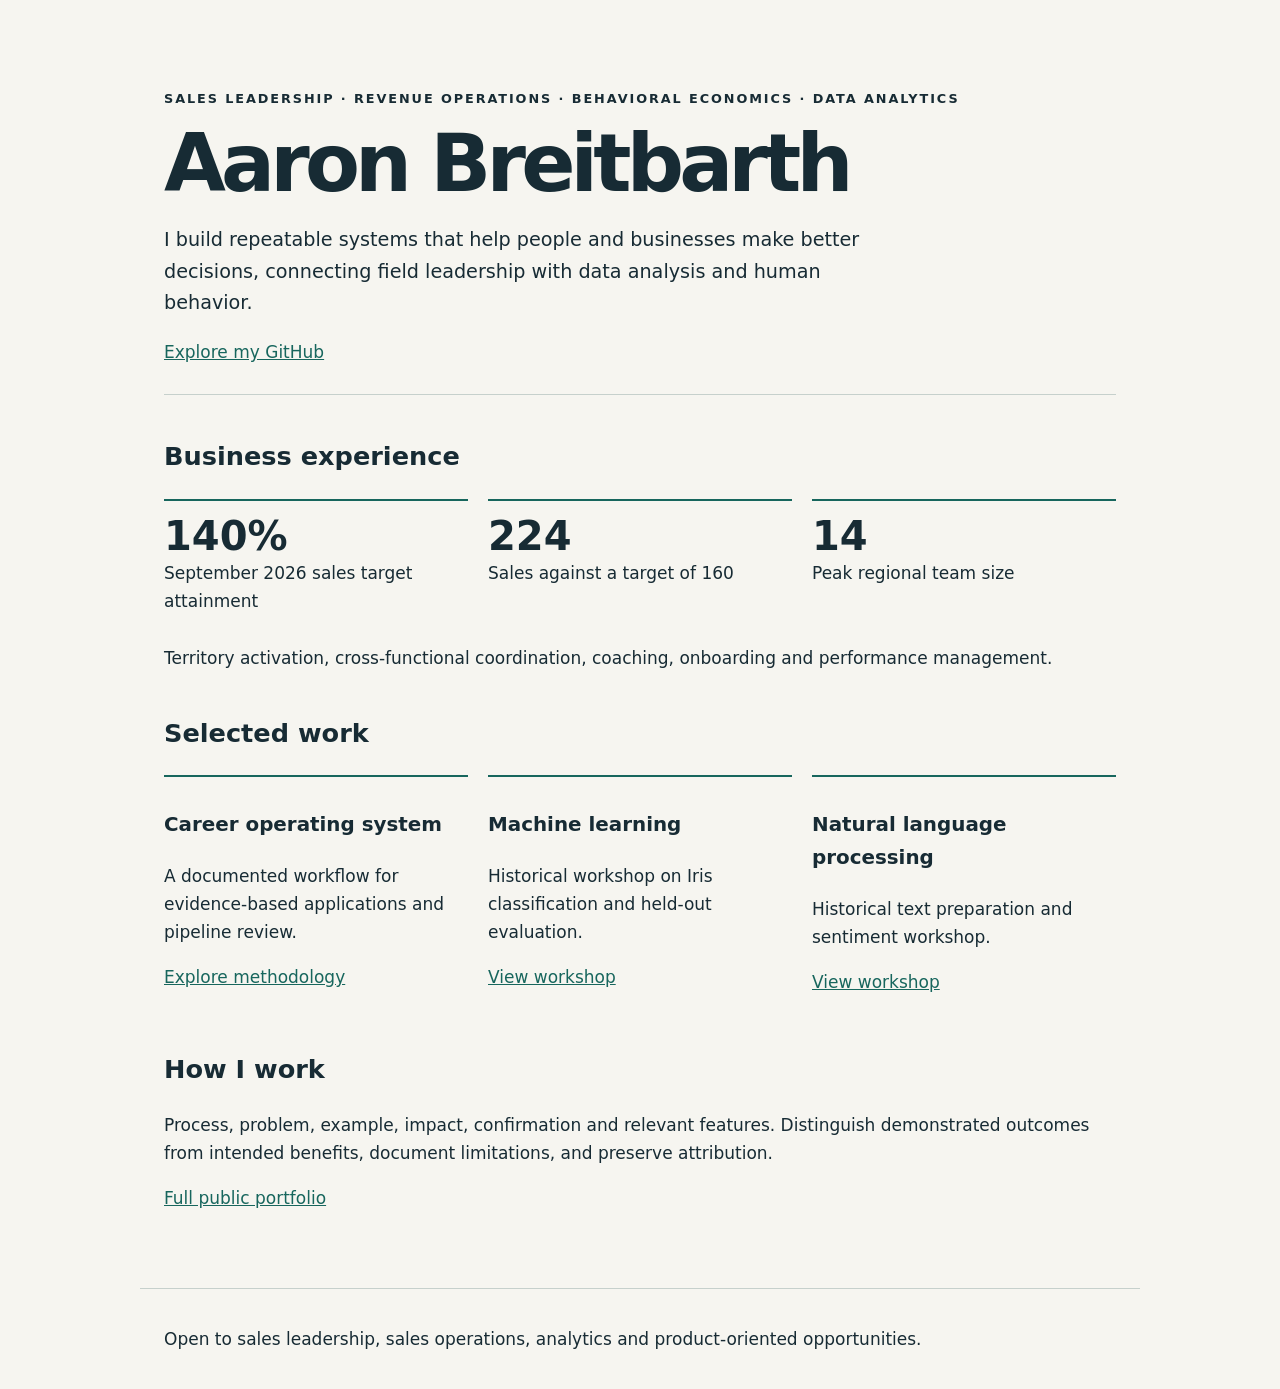
==== docs/index.html @ 83c266cd "Build responsive professional portfolio website" ====
<!doctype html>
<html lang="en"><head><meta charset="utf-8"><meta name="viewport" content="width=device-width,initial-scale=1"><title>Aaron Breitbarth | Sales & Systems</title><style>
:root{color-scheme:light dark;--bg:#f6f5f0;--ink:#172b34;--accent:#17665d;--line:#c6d0cc}*{box-sizing:border-box}body{margin:0;background:var(--bg);color:var(--ink);font:17px/1.65 system-ui,sans-serif}main,footer{max-width:1000px;margin:auto;padding:36px 24px}header{padding:52px 0 28px;border-bottom:1px solid var(--line)}h1{font-size:clamp(2.6rem,7vw,5rem);line-height:1.02;letter-spacing:-.06em;margin:14px 0}h2{font-size:1.6rem}a{color:var(--accent)}.eyebrow{font-size:.8rem;letter-spacing:.15em;text-transform:uppercase;font-weight:700}.lead{max-width:720px;font-size:1.2rem}.grid{display:grid;grid-template-columns:repeat(auto-fit,minmax(220px,1fr));gap:20px}article{border-top:2px solid var(--accent);padding:12px 0}strong.metric{display:block;font-size:2.5rem;line-height:1.15}section{margin:40px 0}footer{border-top:1px solid var(--line)}@media(prefers-color-scheme:dark){:root{--bg:#142229;--ink:#edf1ec;--accent:#8ad9c8;--line:#486269}}
</style></head><body><main><header><div class="eyebrow">Sales leadership · Revenue operations · Behavioral economics · Data analytics</div><h1>Aaron Breitbarth</h1><p class="lead">I build repeatable systems that help people and businesses make better decisions, connecting field leadership with data analysis and human behavior.</p><a href="https://github.com/breitbarth">Explore my GitHub</a></header><section><h2>Business experience</h2><div class="grid"><article><strong class="metric">140%</strong>September 2026 sales target attainment</article><article><strong class="metric">224</strong>Sales against a target of 160</article><article><strong class="metric">14</strong>Peak regional team size</article></div><p>Territory activation, cross-functional coordination, coaching, onboarding and performance management.</p></section><section><h2>Selected work</h2><div class="grid"><article><h3>Career operating system</h3><p>A documented workflow for evidence-based applications and pipeline review.</p><a href="https://github.com/breitbarth/breitbarth/tree/main/career">Explore methodology</a></article><article><h3>Machine learning</h3><p>Historical workshop on Iris classification and held-out evaluation.</p><a href="https://github.com/breitbarth/AzureML">View workshop</a></article><article><h3>Natural language processing</h3><p>Historical text preparation and sentiment workshop.</p><a href="https://github.com/breitbarth/Intro_to_NLP">View workshop</a></article></div></section><section><h2>How I work</h2><p>Process, problem, example, impact, confirmation and relevant features. Distinguish demonstrated outcomes from intended benefits, document limitations, and preserve attribution.</p><a href="https://github.com/breitbarth/breitbarth/blob/main/PORTFOLIO.md">Full public portfolio</a></section></main><footer>Open to sales leadership, sales operations, analytics and product-oriented opportunities.</footer></body></html>
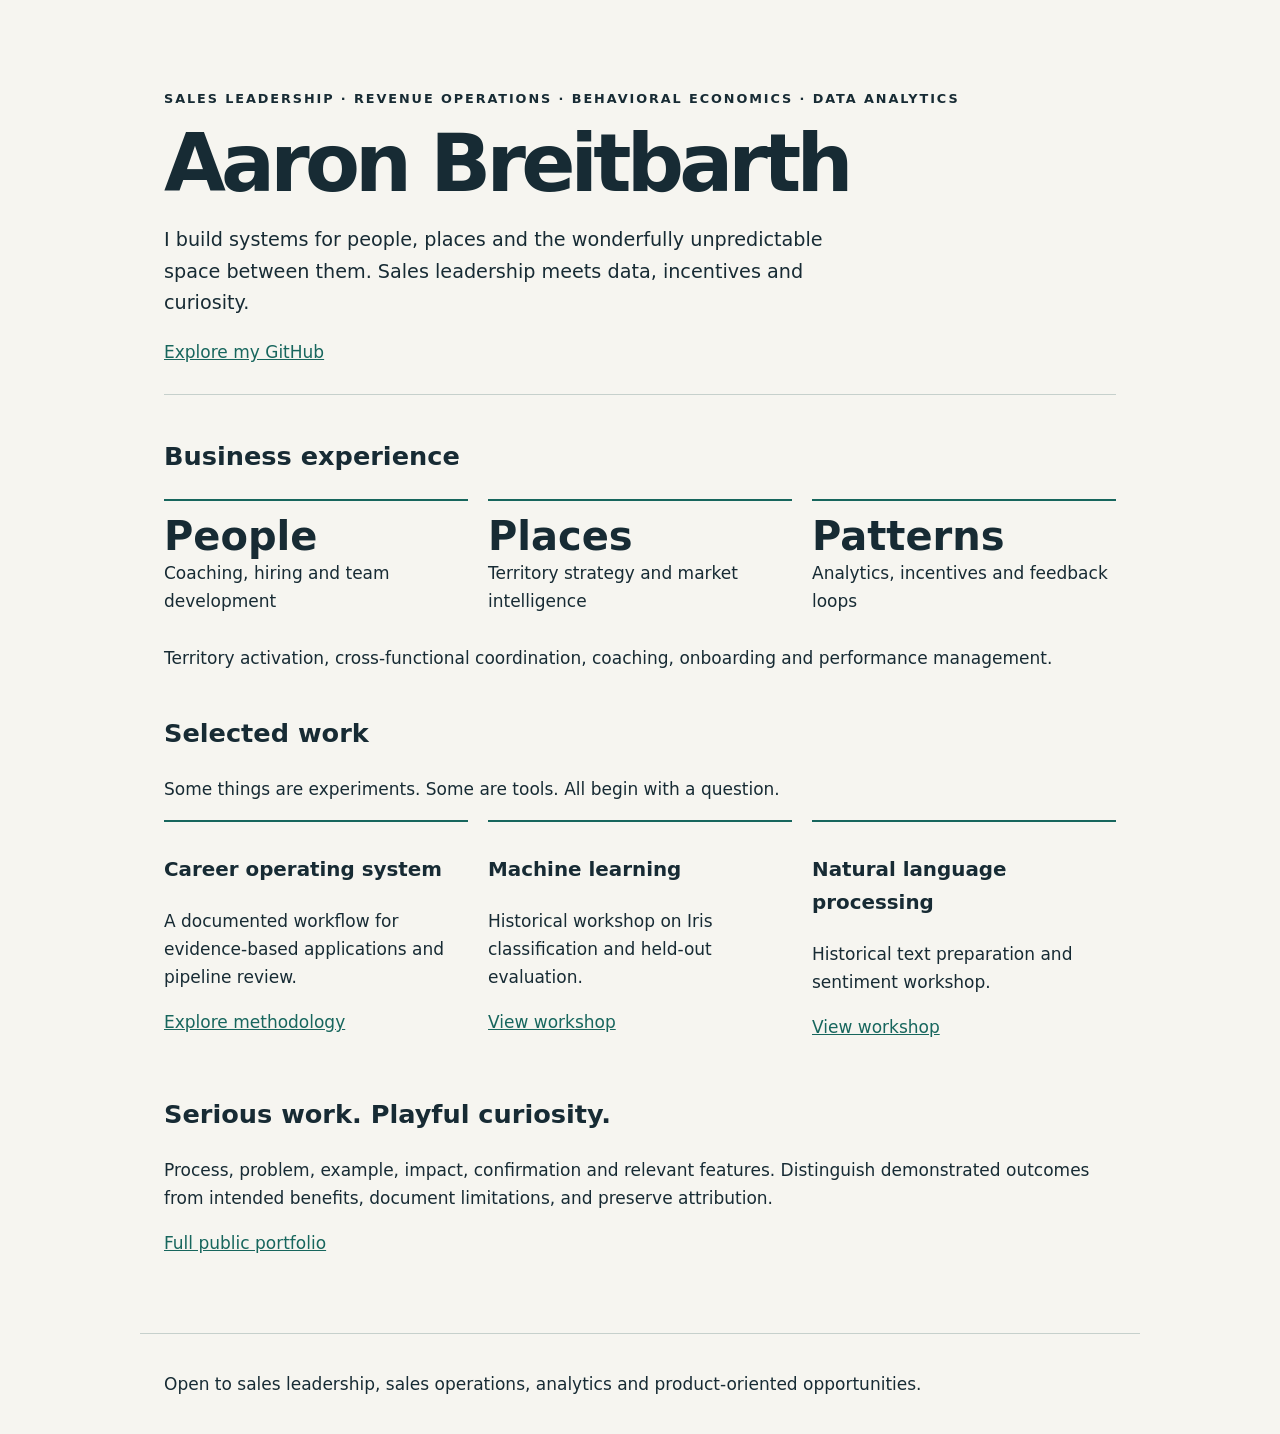
==== commit 213e8e46: "Refresh professional storytelling with breadth and playful curiosity" ====
--- a/docs/index.html
+++ b/docs/index.html
@@ -1,4 +1,4 @@
 <!doctype html>
 <html lang="en"><head><meta charset="utf-8"><meta name="viewport" content="width=device-width,initial-scale=1"><title>Aaron Breitbarth | Sales & Systems</title><style>
 :root{color-scheme:light dark;--bg:#f6f5f0;--ink:#172b34;--accent:#17665d;--line:#c6d0cc}*{box-sizing:border-box}body{margin:0;background:var(--bg);color:var(--ink);font:17px/1.65 system-ui,sans-serif}main,footer{max-width:1000px;margin:auto;padding:36px 24px}header{padding:52px 0 28px;border-bottom:1px solid var(--line)}h1{font-size:clamp(2.6rem,7vw,5rem);line-height:1.02;letter-spacing:-.06em;margin:14px 0}h2{font-size:1.6rem}a{color:var(--accent)}.eyebrow{font-size:.8rem;letter-spacing:.15em;text-transform:uppercase;font-weight:700}.lead{max-width:720px;font-size:1.2rem}.grid{display:grid;grid-template-columns:repeat(auto-fit,minmax(220px,1fr));gap:20px}article{border-top:2px solid var(--accent);padding:12px 0}strong.metric{display:block;font-size:2.5rem;line-height:1.15}section{margin:40px 0}footer{border-top:1px solid var(--line)}@media(prefers-color-scheme:dark){:root{--bg:#142229;--ink:#edf1ec;--accent:#8ad9c8;--line:#486269}}
-</style></head><body><main><header><div class="eyebrow">Sales leadership · Revenue operations · Behavioral economics · Data analytics</div><h1>Aaron Breitbarth</h1><p class="lead">I build repeatable systems that help people and businesses make better decisions, connecting field leadership with data analysis and human behavior.</p><a href="https://github.com/breitbarth">Explore my GitHub</a></header><section><h2>Business experience</h2><div class="grid"><article><strong class="metric">140%</strong>September 2026 sales target attainment</article><article><strong class="metric">224</strong>Sales against a target of 160</article><article><strong class="metric">14</strong>Peak regional team size</article></div><p>Territory activation, cross-functional coordination, coaching, onboarding and performance management.</p></section><section><h2>Selected work</h2><div class="grid"><article><h3>Career operating system</h3><p>A documented workflow for evidence-based applications and pipeline review.</p><a href="https://github.com/breitbarth/breitbarth/tree/main/career">Explore methodology</a></article><article><h3>Machine learning</h3><p>Historical workshop on Iris classification and held-out evaluation.</p><a href="https://github.com/breitbarth/AzureML">View workshop</a></article><article><h3>Natural language processing</h3><p>Historical text preparation and sentiment workshop.</p><a href="https://github.com/breitbarth/Intro_to_NLP">View workshop</a></article></div></section><section><h2>How I work</h2><p>Process, problem, example, impact, confirmation and relevant features. Distinguish demonstrated outcomes from intended benefits, document limitations, and preserve attribution.</p><a href="https://github.com/breitbarth/breitbarth/blob/main/PORTFOLIO.md">Full public portfolio</a></section></main><footer>Open to sales leadership, sales operations, analytics and product-oriented opportunities.</footer></body></html>+</style></head><body><main><header><div class="eyebrow">Sales leadership · Revenue operations · Behavioral economics · Data analytics</div><h1>Aaron Breitbarth</h1><p class="lead">I build systems for people, places and the wonderfully unpredictable space between them. Sales leadership meets data, incentives and curiosity.</p><a href="https://github.com/breitbarth">Explore my GitHub</a></header><section><h2>Business experience</h2><div class="grid"><article><strong class="metric">People</strong>Coaching, hiring and team development</article><article><strong class="metric">Places</strong>Territory strategy and market intelligence</article><article><strong class="metric">Patterns</strong>Analytics, incentives and feedback loops</article></div><p>Territory activation, cross-functional coordination, coaching, onboarding and performance management.</p></section><section><h2>Selected work</h2><p>Some things are experiments. Some are tools. All begin with a question.</p><div class="grid"><article><h3>Career operating system</h3><p>A documented workflow for evidence-based applications and pipeline review.</p><a href="https://github.com/breitbarth/breitbarth/tree/main/career">Explore methodology</a></article><article><h3>Machine learning</h3><p>Historical workshop on Iris classification and held-out evaluation.</p><a href="https://github.com/breitbarth/AzureML">View workshop</a></article><article><h3>Natural language processing</h3><p>Historical text preparation and sentiment workshop.</p><a href="https://github.com/breitbarth/Intro_to_NLP">View workshop</a></article></div></section><section><h2>Serious work. Playful curiosity.</h2><p>Process, problem, example, impact, confirmation and relevant features. Distinguish demonstrated outcomes from intended benefits, document limitations, and preserve attribution.</p><a href="https://github.com/breitbarth/breitbarth/blob/main/PORTFOLIO.md">Full public portfolio</a></section></main><footer>Open to sales leadership, sales operations, analytics and product-oriented opportunities.</footer></body></html>
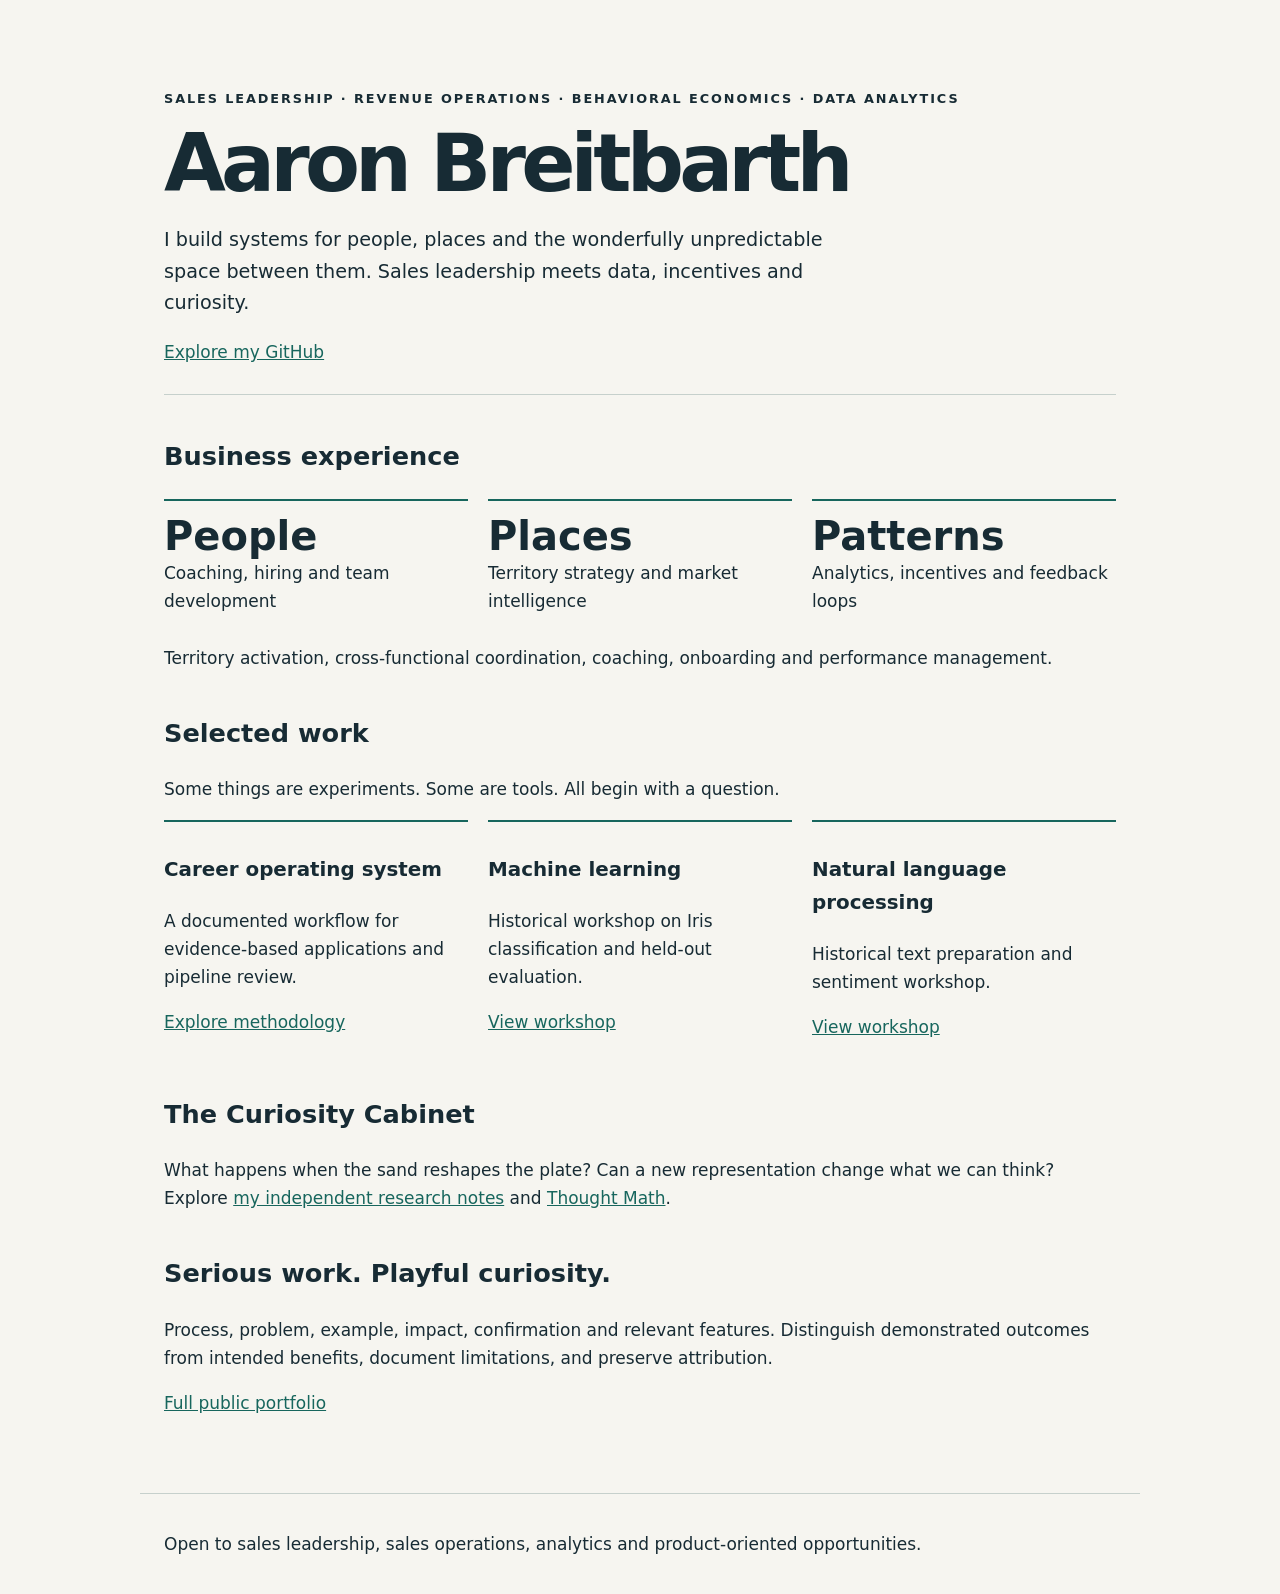
==== commit 53c9d2af: "Feature independent research in public portfolio" ====
--- a/docs/index.html
+++ b/docs/index.html
@@ -1,4 +1,4 @@
 <!doctype html>
 <html lang="en"><head><meta charset="utf-8"><meta name="viewport" content="width=device-width,initial-scale=1"><title>Aaron Breitbarth | Sales & Systems</title><style>
 :root{color-scheme:light dark;--bg:#f6f5f0;--ink:#172b34;--accent:#17665d;--line:#c6d0cc}*{box-sizing:border-box}body{margin:0;background:var(--bg);color:var(--ink);font:17px/1.65 system-ui,sans-serif}main,footer{max-width:1000px;margin:auto;padding:36px 24px}header{padding:52px 0 28px;border-bottom:1px solid var(--line)}h1{font-size:clamp(2.6rem,7vw,5rem);line-height:1.02;letter-spacing:-.06em;margin:14px 0}h2{font-size:1.6rem}a{color:var(--accent)}.eyebrow{font-size:.8rem;letter-spacing:.15em;text-transform:uppercase;font-weight:700}.lead{max-width:720px;font-size:1.2rem}.grid{display:grid;grid-template-columns:repeat(auto-fit,minmax(220px,1fr));gap:20px}article{border-top:2px solid var(--accent);padding:12px 0}strong.metric{display:block;font-size:2.5rem;line-height:1.15}section{margin:40px 0}footer{border-top:1px solid var(--line)}@media(prefers-color-scheme:dark){:root{--bg:#142229;--ink:#edf1ec;--accent:#8ad9c8;--line:#486269}}
-</style></head><body><main><header><div class="eyebrow">Sales leadership · Revenue operations · Behavioral economics · Data analytics</div><h1>Aaron Breitbarth</h1><p class="lead">I build systems for people, places and the wonderfully unpredictable space between them. Sales leadership meets data, incentives and curiosity.</p><a href="https://github.com/breitbarth">Explore my GitHub</a></header><section><h2>Business experience</h2><div class="grid"><article><strong class="metric">People</strong>Coaching, hiring and team development</article><article><strong class="metric">Places</strong>Territory strategy and market intelligence</article><article><strong class="metric">Patterns</strong>Analytics, incentives and feedback loops</article></div><p>Territory activation, cross-functional coordination, coaching, onboarding and performance management.</p></section><section><h2>Selected work</h2><p>Some things are experiments. Some are tools. All begin with a question.</p><div class="grid"><article><h3>Career operating system</h3><p>A documented workflow for evidence-based applications and pipeline review.</p><a href="https://github.com/breitbarth/breitbarth/tree/main/career">Explore methodology</a></article><article><h3>Machine learning</h3><p>Historical workshop on Iris classification and held-out evaluation.</p><a href="https://github.com/breitbarth/AzureML">View workshop</a></article><article><h3>Natural language processing</h3><p>Historical text preparation and sentiment workshop.</p><a href="https://github.com/breitbarth/Intro_to_NLP">View workshop</a></article></div></section><section><h2>Serious work. Playful curiosity.</h2><p>Process, problem, example, impact, confirmation and relevant features. Distinguish demonstrated outcomes from intended benefits, document limitations, and preserve attribution.</p><a href="https://github.com/breitbarth/breitbarth/blob/main/PORTFOLIO.md">Full public portfolio</a></section></main><footer>Open to sales leadership, sales operations, analytics and product-oriented opportunities.</footer></body></html>+</style></head><body><main><header><div class="eyebrow">Sales leadership · Revenue operations · Behavioral economics · Data analytics</div><h1>Aaron Breitbarth</h1><p class="lead">I build systems for people, places and the wonderfully unpredictable space between them. Sales leadership meets data, incentives and curiosity.</p><a href="https://github.com/breitbarth">Explore my GitHub</a></header><section><h2>Business experience</h2><div class="grid"><article><strong class="metric">People</strong>Coaching, hiring and team development</article><article><strong class="metric">Places</strong>Territory strategy and market intelligence</article><article><strong class="metric">Patterns</strong>Analytics, incentives and feedback loops</article></div><p>Territory activation, cross-functional coordination, coaching, onboarding and performance management.</p></section><section><h2>Selected work</h2><p>Some things are experiments. Some are tools. All begin with a question.</p><div class="grid"><article><h3>Career operating system</h3><p>A documented workflow for evidence-based applications and pipeline review.</p><a href="https://github.com/breitbarth/breitbarth/tree/main/career">Explore methodology</a></article><article><h3>Machine learning</h3><p>Historical workshop on Iris classification and held-out evaluation.</p><a href="https://github.com/breitbarth/AzureML">View workshop</a></article><article><h3>Natural language processing</h3><p>Historical text preparation and sentiment workshop.</p><a href="https://github.com/breitbarth/Intro_to_NLP">View workshop</a></article></div></section><section><h2>The Curiosity Cabinet</h2><p>What happens when the sand reshapes the plate? Can a new representation change what we can think? Explore <a href="https://github.com/breitbarth/breitbarth/tree/main/research">my independent research notes</a> and <a href="https://github.com/breitbarth/breitbarth/tree/main/thought-math">Thought Math</a>.</p></section><section><h2>Serious work. Playful curiosity.</h2><p>Process, problem, example, impact, confirmation and relevant features. Distinguish demonstrated outcomes from intended benefits, document limitations, and preserve attribution.</p><a href="https://github.com/breitbarth/breitbarth/blob/main/PORTFOLIO.md">Full public portfolio</a></section></main><footer>Open to sales leadership, sales operations, analytics and product-oriented opportunities.</footer></body></html>
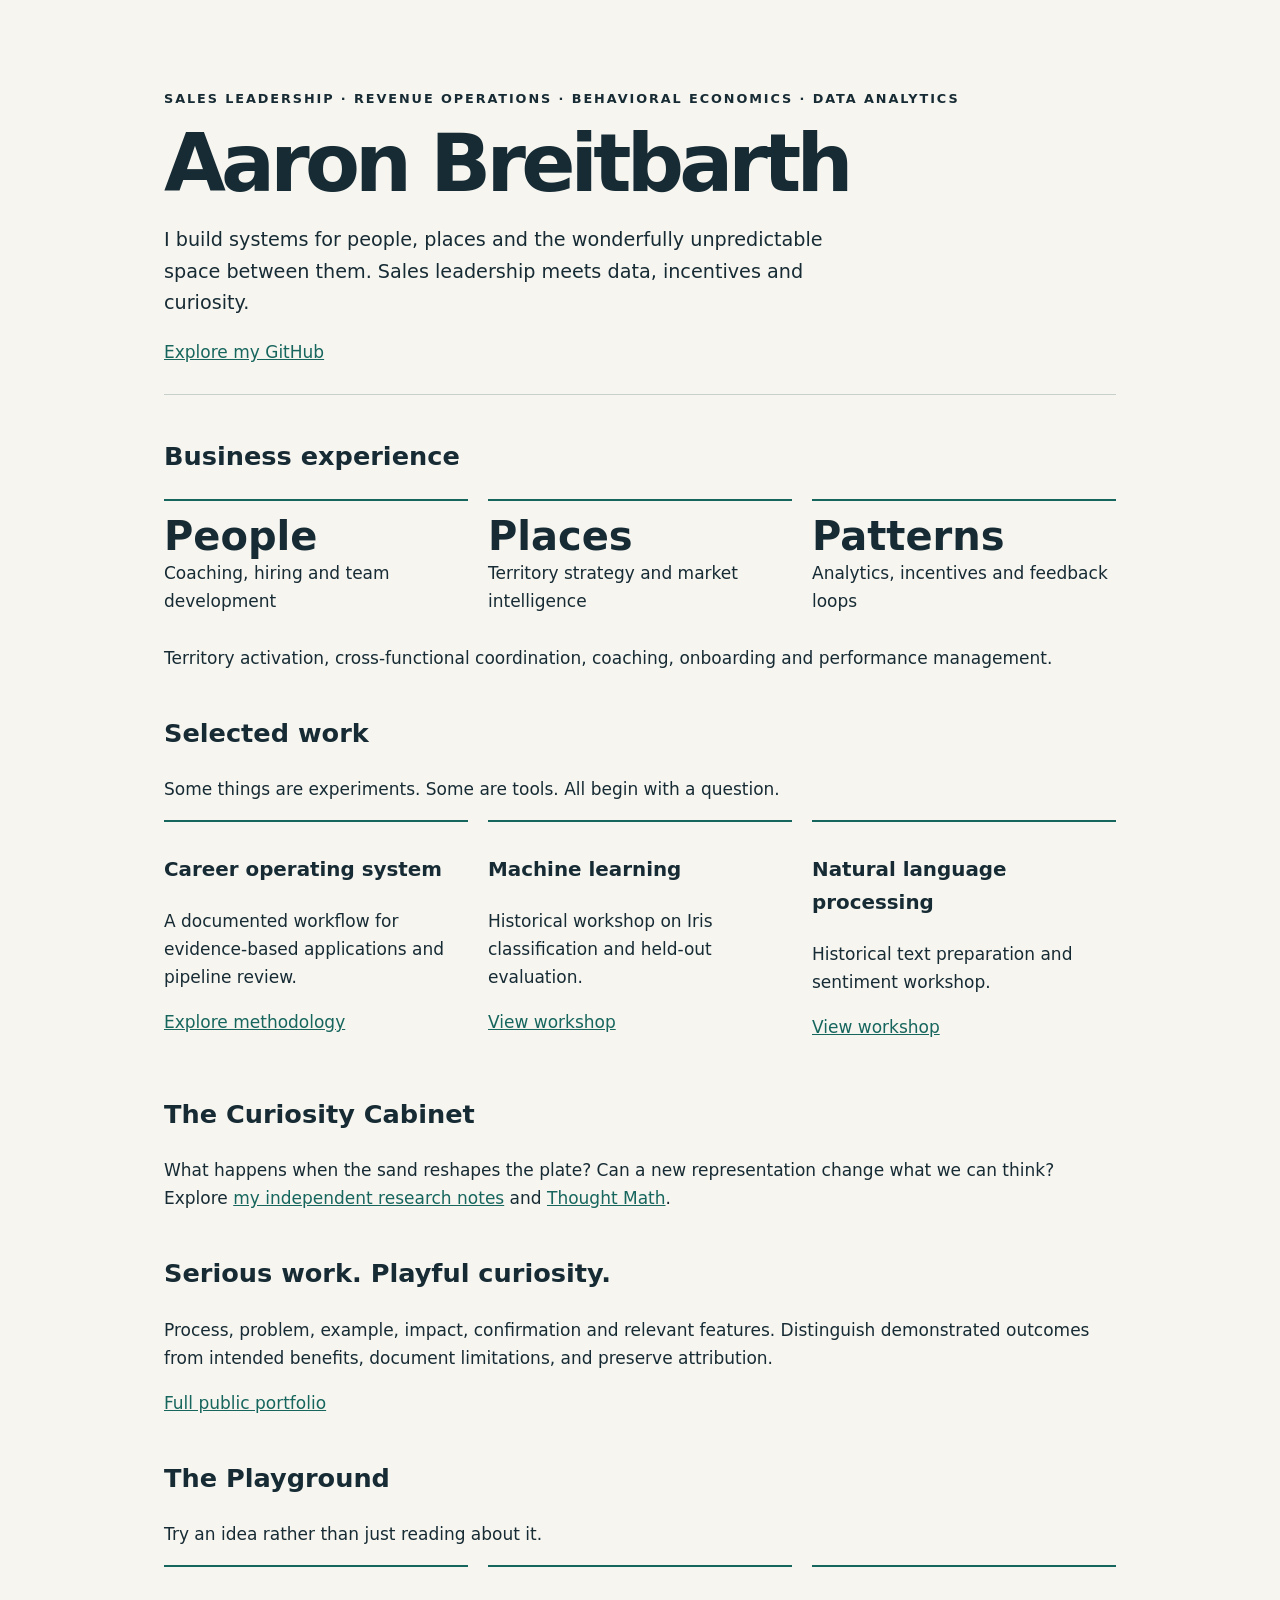
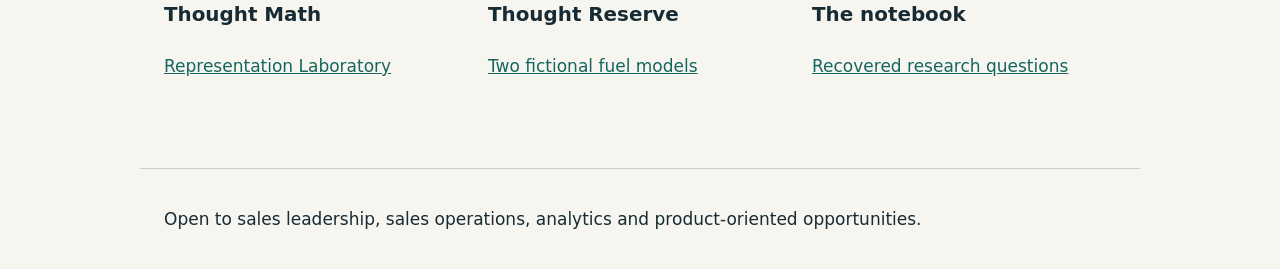
==== commit 0d4c152a: "Connect preserved research and examples to portfolio navigation" ====
--- a/docs/index.html
+++ b/docs/index.html
@@ -1,4 +1,4 @@
 <!doctype html>
 <html lang="en"><head><meta charset="utf-8"><meta name="viewport" content="width=device-width,initial-scale=1"><title>Aaron Breitbarth | Sales & Systems</title><style>
 :root{color-scheme:light dark;--bg:#f6f5f0;--ink:#172b34;--accent:#17665d;--line:#c6d0cc}*{box-sizing:border-box}body{margin:0;background:var(--bg);color:var(--ink);font:17px/1.65 system-ui,sans-serif}main,footer{max-width:1000px;margin:auto;padding:36px 24px}header{padding:52px 0 28px;border-bottom:1px solid var(--line)}h1{font-size:clamp(2.6rem,7vw,5rem);line-height:1.02;letter-spacing:-.06em;margin:14px 0}h2{font-size:1.6rem}a{color:var(--accent)}.eyebrow{font-size:.8rem;letter-spacing:.15em;text-transform:uppercase;font-weight:700}.lead{max-width:720px;font-size:1.2rem}.grid{display:grid;grid-template-columns:repeat(auto-fit,minmax(220px,1fr));gap:20px}article{border-top:2px solid var(--accent);padding:12px 0}strong.metric{display:block;font-size:2.5rem;line-height:1.15}section{margin:40px 0}footer{border-top:1px solid var(--line)}@media(prefers-color-scheme:dark){:root{--bg:#142229;--ink:#edf1ec;--accent:#8ad9c8;--line:#486269}}
-</style></head><body><main><header><div class="eyebrow">Sales leadership · Revenue operations · Behavioral economics · Data analytics</div><h1>Aaron Breitbarth</h1><p class="lead">I build systems for people, places and the wonderfully unpredictable space between them. Sales leadership meets data, incentives and curiosity.</p><a href="https://github.com/breitbarth">Explore my GitHub</a></header><section><h2>Business experience</h2><div class="grid"><article><strong class="metric">People</strong>Coaching, hiring and team development</article><article><strong class="metric">Places</strong>Territory strategy and market intelligence</article><article><strong class="metric">Patterns</strong>Analytics, incentives and feedback loops</article></div><p>Territory activation, cross-functional coordination, coaching, onboarding and performance management.</p></section><section><h2>Selected work</h2><p>Some things are experiments. Some are tools. All begin with a question.</p><div class="grid"><article><h3>Career operating system</h3><p>A documented workflow for evidence-based applications and pipeline review.</p><a href="https://github.com/breitbarth/breitbarth/tree/main/career">Explore methodology</a></article><article><h3>Machine learning</h3><p>Historical workshop on Iris classification and held-out evaluation.</p><a href="https://github.com/breitbarth/AzureML">View workshop</a></article><article><h3>Natural language processing</h3><p>Historical text preparation and sentiment workshop.</p><a href="https://github.com/breitbarth/Intro_to_NLP">View workshop</a></article></div></section><section><h2>The Curiosity Cabinet</h2><p>What happens when the sand reshapes the plate? Can a new representation change what we can think? Explore <a href="https://github.com/breitbarth/breitbarth/tree/main/research">my independent research notes</a> and <a href="https://github.com/breitbarth/breitbarth/tree/main/thought-math">Thought Math</a>.</p></section><section><h2>Serious work. Playful curiosity.</h2><p>Process, problem, example, impact, confirmation and relevant features. Distinguish demonstrated outcomes from intended benefits, document limitations, and preserve attribution.</p><a href="https://github.com/breitbarth/breitbarth/blob/main/PORTFOLIO.md">Full public portfolio</a></section></main><footer>Open to sales leadership, sales operations, analytics and product-oriented opportunities.</footer></body></html>+</style></head><body><main><header><div class="eyebrow">Sales leadership · Revenue operations · Behavioral economics · Data analytics</div><h1>Aaron Breitbarth</h1><p class="lead">I build systems for people, places and the wonderfully unpredictable space between them. Sales leadership meets data, incentives and curiosity.</p><a href="https://github.com/breitbarth">Explore my GitHub</a></header><section><h2>Business experience</h2><div class="grid"><article><strong class="metric">People</strong>Coaching, hiring and team development</article><article><strong class="metric">Places</strong>Territory strategy and market intelligence</article><article><strong class="metric">Patterns</strong>Analytics, incentives and feedback loops</article></div><p>Territory activation, cross-functional coordination, coaching, onboarding and performance management.</p></section><section><h2>Selected work</h2><p>Some things are experiments. Some are tools. All begin with a question.</p><div class="grid"><article><h3>Career operating system</h3><p>A documented workflow for evidence-based applications and pipeline review.</p><a href="https://github.com/breitbarth/breitbarth/tree/main/career">Explore methodology</a></article><article><h3>Machine learning</h3><p>Historical workshop on Iris classification and held-out evaluation.</p><a href="https://github.com/breitbarth/AzureML">View workshop</a></article><article><h3>Natural language processing</h3><p>Historical text preparation and sentiment workshop.</p><a href="https://github.com/breitbarth/Intro_to_NLP">View workshop</a></article></div></section><section><h2>The Curiosity Cabinet</h2><p>What happens when the sand reshapes the plate? Can a new representation change what we can think? Explore <a href="https://github.com/breitbarth/breitbarth/tree/main/research">my independent research notes</a> and <a href="https://github.com/breitbarth/breitbarth/tree/main/thought-math">Thought Math</a>.</p></section><section><h2>Serious work. Playful curiosity.</h2><p>Process, problem, example, impact, confirmation and relevant features. Distinguish demonstrated outcomes from intended benefits, document limitations, and preserve attribution.</p><a href="https://github.com/breitbarth/breitbarth/blob/main/PORTFOLIO.md">Full public portfolio</a></section><section><h2>The Playground</h2><p>Try an idea rather than just reading about it.</p><div class="grid"><article><h3>Thought Math</h3><a href="lab/representation.html">Representation Laboratory</a></article><article><h3>Thought Reserve</h3><a href="lab/reserve.html">Two fictional fuel models</a></article><article><h3>The notebook</h3><a href="https://github.com/breitbarth/breitbarth/blob/main/research/IDEA_LEDGER.md">Recovered research questions</a></article></div></section></main><footer>Open to sales leadership, sales operations, analytics and product-oriented opportunities.</footer></body></html>
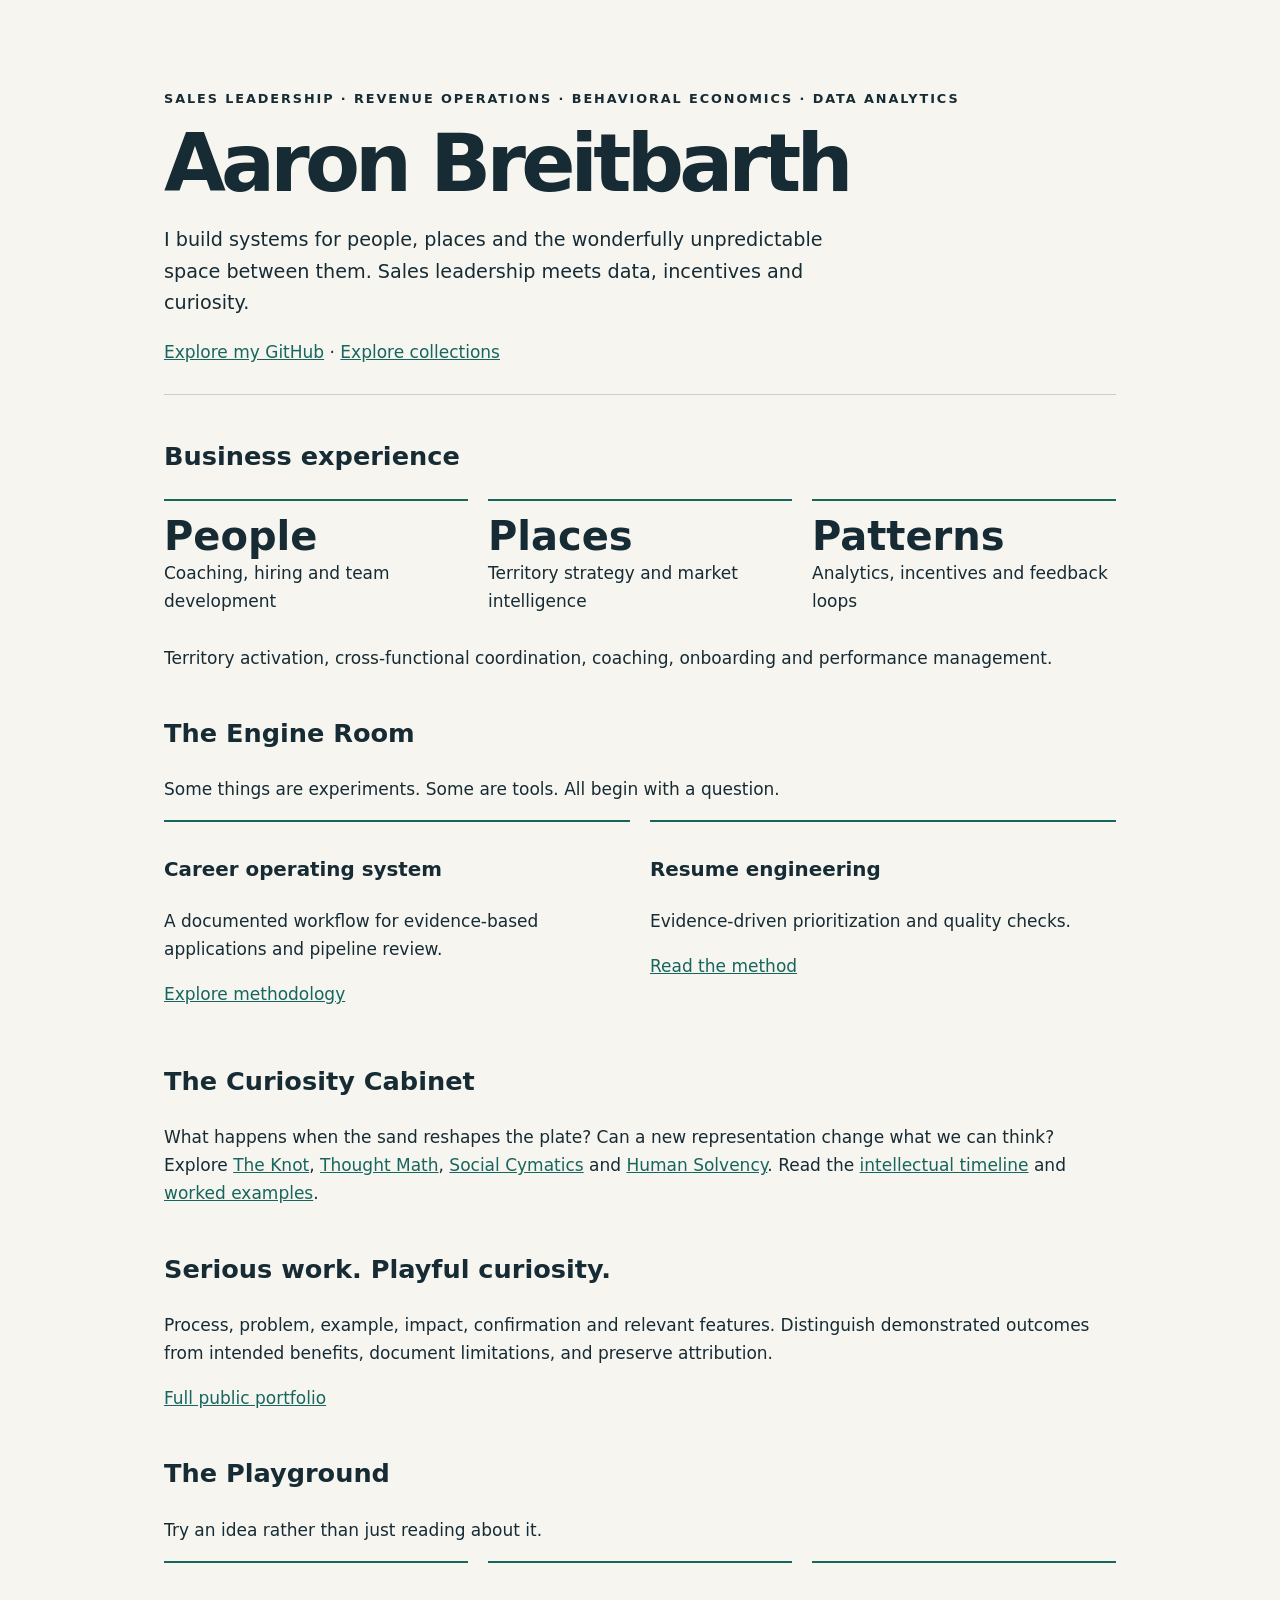
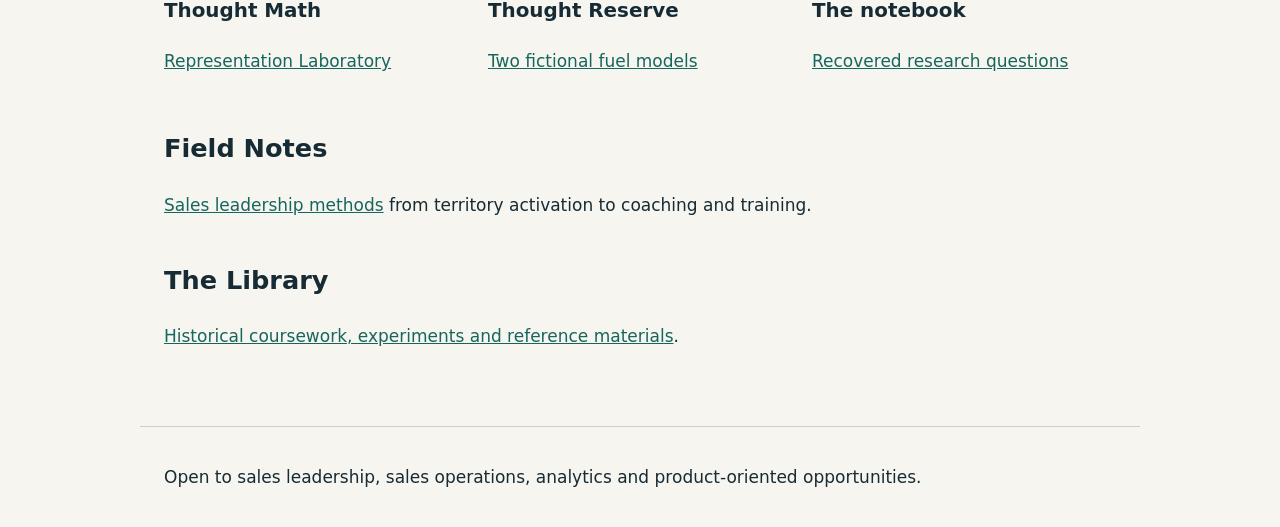
==== commit 592bbb43: "Organize original work and connect portfolio navigation" ====
--- a/docs/index.html
+++ b/docs/index.html
@@ -1,4 +1,4 @@
 <!doctype html>
 <html lang="en"><head><meta charset="utf-8"><meta name="viewport" content="width=device-width,initial-scale=1"><title>Aaron Breitbarth | Sales & Systems</title><style>
 :root{color-scheme:light dark;--bg:#f6f5f0;--ink:#172b34;--accent:#17665d;--line:#c6d0cc}*{box-sizing:border-box}body{margin:0;background:var(--bg);color:var(--ink);font:17px/1.65 system-ui,sans-serif}main,footer{max-width:1000px;margin:auto;padding:36px 24px}header{padding:52px 0 28px;border-bottom:1px solid var(--line)}h1{font-size:clamp(2.6rem,7vw,5rem);line-height:1.02;letter-spacing:-.06em;margin:14px 0}h2{font-size:1.6rem}a{color:var(--accent)}.eyebrow{font-size:.8rem;letter-spacing:.15em;text-transform:uppercase;font-weight:700}.lead{max-width:720px;font-size:1.2rem}.grid{display:grid;grid-template-columns:repeat(auto-fit,minmax(220px,1fr));gap:20px}article{border-top:2px solid var(--accent);padding:12px 0}strong.metric{display:block;font-size:2.5rem;line-height:1.15}section{margin:40px 0}footer{border-top:1px solid var(--line)}@media(prefers-color-scheme:dark){:root{--bg:#142229;--ink:#edf1ec;--accent:#8ad9c8;--line:#486269}}
-</style></head><body><main><header><div class="eyebrow">Sales leadership · Revenue operations · Behavioral economics · Data analytics</div><h1>Aaron Breitbarth</h1><p class="lead">I build systems for people, places and the wonderfully unpredictable space between them. Sales leadership meets data, incentives and curiosity.</p><a href="https://github.com/breitbarth">Explore my GitHub</a></header><section><h2>Business experience</h2><div class="grid"><article><strong class="metric">People</strong>Coaching, hiring and team development</article><article><strong class="metric">Places</strong>Territory strategy and market intelligence</article><article><strong class="metric">Patterns</strong>Analytics, incentives and feedback loops</article></div><p>Territory activation, cross-functional coordination, coaching, onboarding and performance management.</p></section><section><h2>Selected work</h2><p>Some things are experiments. Some are tools. All begin with a question.</p><div class="grid"><article><h3>Career operating system</h3><p>A documented workflow for evidence-based applications and pipeline review.</p><a href="https://github.com/breitbarth/breitbarth/tree/main/career">Explore methodology</a></article><article><h3>Machine learning</h3><p>Historical workshop on Iris classification and held-out evaluation.</p><a href="https://github.com/breitbarth/AzureML">View workshop</a></article><article><h3>Natural language processing</h3><p>Historical text preparation and sentiment workshop.</p><a href="https://github.com/breitbarth/Intro_to_NLP">View workshop</a></article></div></section><section><h2>The Curiosity Cabinet</h2><p>What happens when the sand reshapes the plate? Can a new representation change what we can think? Explore <a href="https://github.com/breitbarth/breitbarth/tree/main/research">my independent research notes</a> and <a href="https://github.com/breitbarth/breitbarth/tree/main/thought-math">Thought Math</a>.</p></section><section><h2>Serious work. Playful curiosity.</h2><p>Process, problem, example, impact, confirmation and relevant features. Distinguish demonstrated outcomes from intended benefits, document limitations, and preserve attribution.</p><a href="https://github.com/breitbarth/breitbarth/blob/main/PORTFOLIO.md">Full public portfolio</a></section><section><h2>The Playground</h2><p>Try an idea rather than just reading about it.</p><div class="grid"><article><h3>Thought Math</h3><a href="lab/representation.html">Representation Laboratory</a></article><article><h3>Thought Reserve</h3><a href="lab/reserve.html">Two fictional fuel models</a></article><article><h3>The notebook</h3><a href="https://github.com/breitbarth/breitbarth/blob/main/research/IDEA_LEDGER.md">Recovered research questions</a></article></div></section></main><footer>Open to sales leadership, sales operations, analytics and product-oriented opportunities.</footer></body></html>+</style></head><body><main><header><div class="eyebrow">Sales leadership · Revenue operations · Behavioral economics · Data analytics</div><h1>Aaron Breitbarth</h1><p class="lead">I build systems for people, places and the wonderfully unpredictable space between them. Sales leadership meets data, incentives and curiosity.</p><a href="https://github.com/breitbarth">Explore my GitHub</a> · <a href="#collections">Explore collections</a></header><section><h2>Business experience</h2><div class="grid"><article><strong class="metric">People</strong>Coaching, hiring and team development</article><article><strong class="metric">Places</strong>Territory strategy and market intelligence</article><article><strong class="metric">Patterns</strong>Analytics, incentives and feedback loops</article></div><p>Territory activation, cross-functional coordination, coaching, onboarding and performance management.</p></section><section id="collections"><h2>The Engine Room</h2><p>Some things are experiments. Some are tools. All begin with a question.</p><div class="grid"><article><h3>Career operating system</h3><p>A documented workflow for evidence-based applications and pipeline review.</p><a href="https://github.com/breitbarth/breitbarth/tree/main/career">Explore methodology</a></article><article><h3>Resume engineering</h3><p>Evidence-driven prioritization and quality checks.</p><a href="https://github.com/breitbarth/breitbarth/blob/main/career/RESUME_ENGINEERING.md">Read the method</a></article></div></section><section><h2>The Curiosity Cabinet</h2><p>What happens when the sand reshapes the plate? Can a new representation change what we can think? Explore <a href="https://github.com/breitbarth/breitbarth/blob/main/research/the-knot.md">The Knot</a>, <a href="https://github.com/breitbarth/breitbarth/tree/main/thought-math">Thought Math</a>, <a href="https://github.com/breitbarth/breitbarth/blob/main/research/social-cymatics.md">Social Cymatics</a> and <a href="https://github.com/breitbarth/breitbarth/blob/main/research/human-solvency.md">Human Solvency</a>. Read the <a href="https://github.com/breitbarth/breitbarth/blob/main/research/INTELLECTUAL_HISTORY.md">intellectual timeline</a> and <a href="https://github.com/breitbarth/breitbarth/blob/main/research/EXAMPLES.md">worked examples</a>.</p></section><section><h2>Serious work. Playful curiosity.</h2><p>Process, problem, example, impact, confirmation and relevant features. Distinguish demonstrated outcomes from intended benefits, document limitations, and preserve attribution.</p><a href="https://github.com/breitbarth/breitbarth/blob/main/PORTFOLIO.md">Full public portfolio</a></section><section><h2>The Playground</h2><p>Try an idea rather than just reading about it.</p><div class="grid"><article><h3>Thought Math</h3><a href="lab/representation.html">Representation Laboratory</a></article><article><h3>Thought Reserve</h3><a href="lab/reserve.html">Two fictional fuel models</a></article><article><h3>The notebook</h3><a href="https://github.com/breitbarth/breitbarth/blob/main/research/IDEA_LEDGER.md">Recovered research questions</a></article></div></section><section><h2>Field Notes</h2><p><a href="https://github.com/breitbarth/breitbarth/tree/main/field-notes">Sales leadership methods</a> from territory activation to coaching and training.</p></section><section><h2>The Library</h2><p><a href="https://github.com/breitbarth/busywork">Historical coursework, experiments and reference materials</a>.</p></section></main><footer>Open to sales leadership, sales operations, analytics and product-oriented opportunities.</footer></body></html>
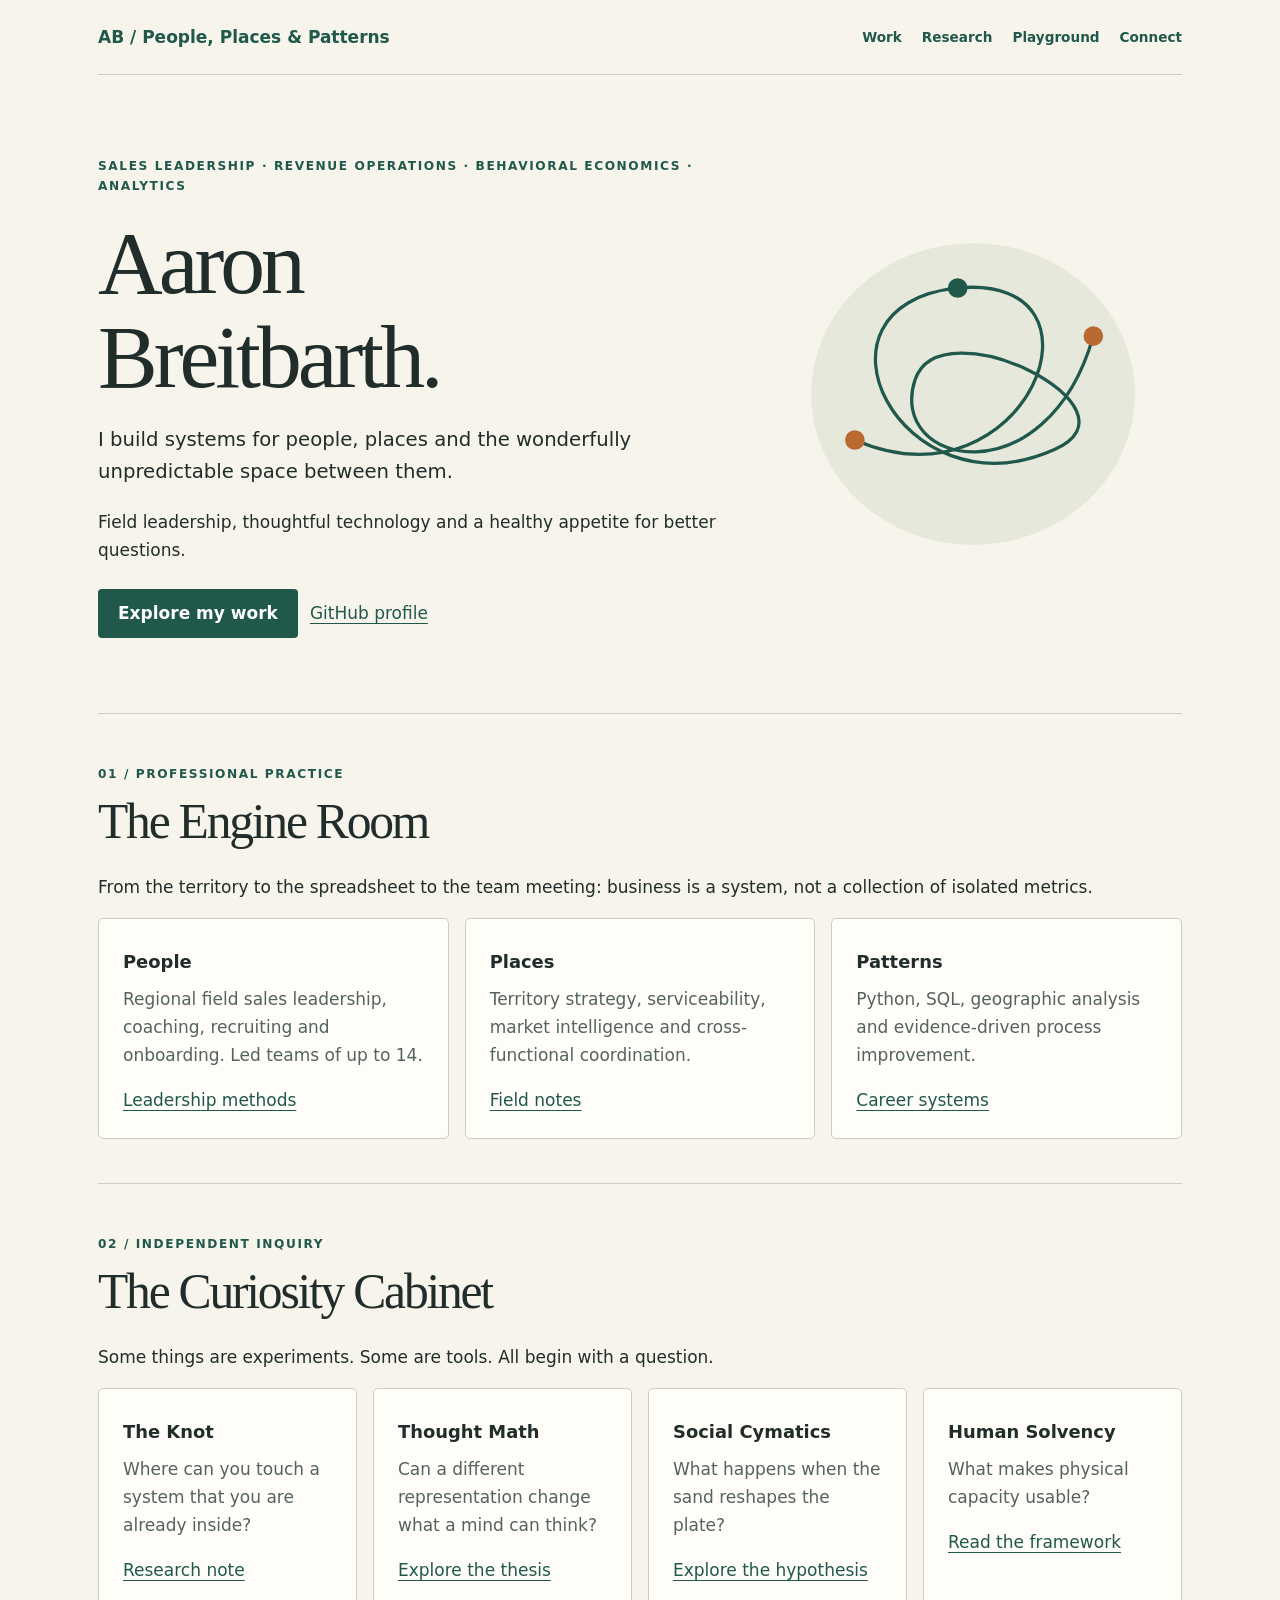
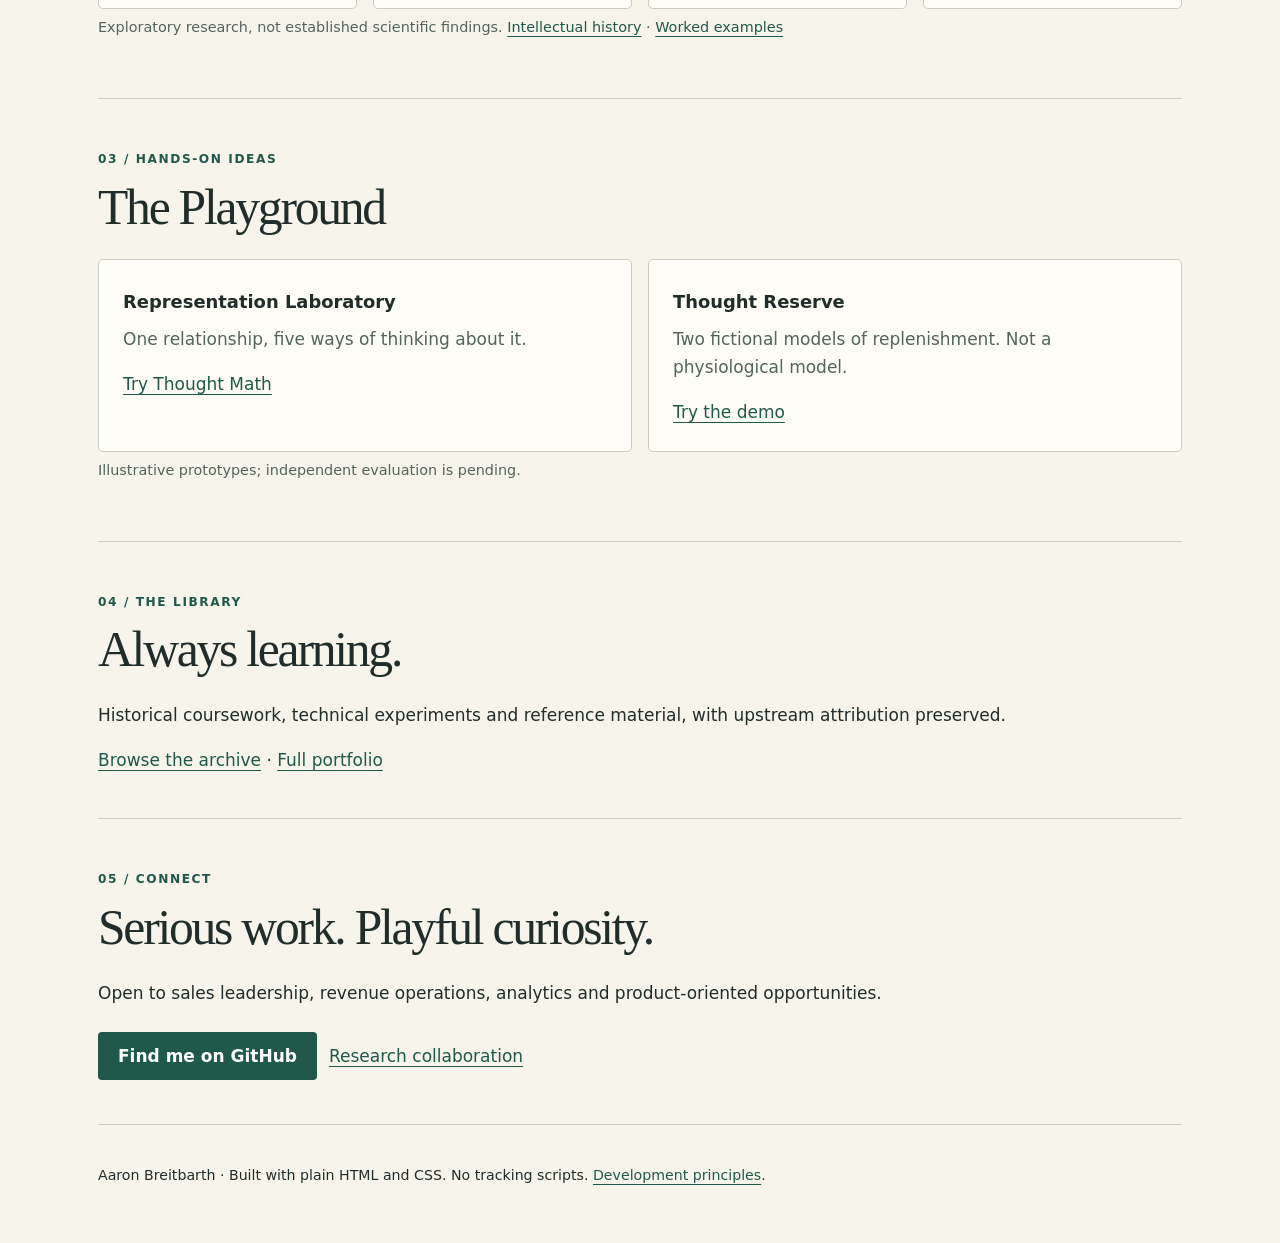
==== commit 143b9d96: "Create polished professional GitHub Pages homepage" ====
--- a/docs/index.html
+++ b/docs/index.html
@@ -1,4 +1,4 @@
 <!doctype html>
-<html lang="en"><head><meta charset="utf-8"><meta name="viewport" content="width=device-width,initial-scale=1"><title>Aaron Breitbarth | Sales & Systems</title><style>
-:root{color-scheme:light dark;--bg:#f6f5f0;--ink:#172b34;--accent:#17665d;--line:#c6d0cc}*{box-sizing:border-box}body{margin:0;background:var(--bg);color:var(--ink);font:17px/1.65 system-ui,sans-serif}main,footer{max-width:1000px;margin:auto;padding:36px 24px}header{padding:52px 0 28px;border-bottom:1px solid var(--line)}h1{font-size:clamp(2.6rem,7vw,5rem);line-height:1.02;letter-spacing:-.06em;margin:14px 0}h2{font-size:1.6rem}a{color:var(--accent)}.eyebrow{font-size:.8rem;letter-spacing:.15em;text-transform:uppercase;font-weight:700}.lead{max-width:720px;font-size:1.2rem}.grid{display:grid;grid-template-columns:repeat(auto-fit,minmax(220px,1fr));gap:20px}article{border-top:2px solid var(--accent);padding:12px 0}strong.metric{display:block;font-size:2.5rem;line-height:1.15}section{margin:40px 0}footer{border-top:1px solid var(--line)}@media(prefers-color-scheme:dark){:root{--bg:#142229;--ink:#edf1ec;--accent:#8ad9c8;--line:#486269}}
-</style></head><body><main><header><div class="eyebrow">Sales leadership · Revenue operations · Behavioral economics · Data analytics</div><h1>Aaron Breitbarth</h1><p class="lead">I build systems for people, places and the wonderfully unpredictable space between them. Sales leadership meets data, incentives and curiosity.</p><a href="https://github.com/breitbarth">Explore my GitHub</a> · <a href="#collections">Explore collections</a></header><section><h2>Business experience</h2><div class="grid"><article><strong class="metric">People</strong>Coaching, hiring and team development</article><article><strong class="metric">Places</strong>Territory strategy and market intelligence</article><article><strong class="metric">Patterns</strong>Analytics, incentives and feedback loops</article></div><p>Territory activation, cross-functional coordination, coaching, onboarding and performance management.</p></section><section id="collections"><h2>The Engine Room</h2><p>Some things are experiments. Some are tools. All begin with a question.</p><div class="grid"><article><h3>Career operating system</h3><p>A documented workflow for evidence-based applications and pipeline review.</p><a href="https://github.com/breitbarth/breitbarth/tree/main/career">Explore methodology</a></article><article><h3>Resume engineering</h3><p>Evidence-driven prioritization and quality checks.</p><a href="https://github.com/breitbarth/breitbarth/blob/main/career/RESUME_ENGINEERING.md">Read the method</a></article></div></section><section><h2>The Curiosity Cabinet</h2><p>What happens when the sand reshapes the plate? Can a new representation change what we can think? Explore <a href="https://github.com/breitbarth/breitbarth/blob/main/research/the-knot.md">The Knot</a>, <a href="https://github.com/breitbarth/breitbarth/tree/main/thought-math">Thought Math</a>, <a href="https://github.com/breitbarth/breitbarth/blob/main/research/social-cymatics.md">Social Cymatics</a> and <a href="https://github.com/breitbarth/breitbarth/blob/main/research/human-solvency.md">Human Solvency</a>. Read the <a href="https://github.com/breitbarth/breitbarth/blob/main/research/INTELLECTUAL_HISTORY.md">intellectual timeline</a> and <a href="https://github.com/breitbarth/breitbarth/blob/main/research/EXAMPLES.md">worked examples</a>.</p></section><section><h2>Serious work. Playful curiosity.</h2><p>Process, problem, example, impact, confirmation and relevant features. Distinguish demonstrated outcomes from intended benefits, document limitations, and preserve attribution.</p><a href="https://github.com/breitbarth/breitbarth/blob/main/PORTFOLIO.md">Full public portfolio</a></section><section><h2>The Playground</h2><p>Try an idea rather than just reading about it.</p><div class="grid"><article><h3>Thought Math</h3><a href="lab/representation.html">Representation Laboratory</a></article><article><h3>Thought Reserve</h3><a href="lab/reserve.html">Two fictional fuel models</a></article><article><h3>The notebook</h3><a href="https://github.com/breitbarth/breitbarth/blob/main/research/IDEA_LEDGER.md">Recovered research questions</a></article></div></section><section><h2>Field Notes</h2><p><a href="https://github.com/breitbarth/breitbarth/tree/main/field-notes">Sales leadership methods</a> from territory activation to coaching and training.</p></section><section><h2>The Library</h2><p><a href="https://github.com/breitbarth/busywork">Historical coursework, experiments and reference materials</a>.</p></section></main><footer>Open to sales leadership, sales operations, analytics and product-oriented opportunities.</footer></body></html>+<html lang="en"><head><meta charset="utf-8"><meta name="viewport" content="width=device-width,initial-scale=1"><meta name="description" content="Aaron Breitbarth — sales leadership, revenue operations, data analytics and independent research."><meta name="theme-color" content="#f7f4eb"><title>Aaron Breitbarth — People, Places & Patterns</title><style>
+:root{color-scheme:light;--paper:#f7f4eb;--ink:#202d2b;--muted:#53645d;--green:#20594c;--line:#c9cfc2;--white:#fffdf7}*{box-sizing:border-box}html{scroll-behavior:smooth}body{margin:0;background:var(--paper);color:var(--ink);font:17px/1.65 system-ui,sans-serif}a{color:var(--green);text-underline-offset:4px}a:focus-visible{outline:3px solid #b86a31;outline-offset:4px}.wrap{max-width:1140px;margin:auto;padding:0 28px}nav{display:flex;justify-content:space-between;gap:16px;align-items:center;padding:23px 0;border-bottom:1px solid var(--line);flex-wrap:wrap}nav a{text-decoration:none;font-weight:650}nav div{display:flex;gap:20px;flex-wrap:wrap;font-size:.85rem}.hero{display:grid;grid-template-columns:1.5fr 1fr;gap:40px;align-items:center;padding:75px 0}.eyebrow{font-size:.76rem;letter-spacing:.13em;text-transform:uppercase;font-weight:750;color:var(--green)}h1,h2{font-family:Georgia,serif;letter-spacing:-.045em;line-height:1.05;font-weight:500}h1{font-size:clamp(3rem,7vw,6rem);margin:.22em 0}h2{font-size:clamp(2rem,4vw,3.1rem);margin:.25em 0 .5em}h3{font-size:1.12rem;margin:.2em 0}p{margin:.5em 0 1em}.lead{font-size:1.23rem;max-width:640px}.button{display:inline-block;background:var(--green);color:white;padding:10px 20px;border-radius:4px;text-decoration:none;font-weight:650;margin:8px 12px 0 0}.hero-art{max-width:350px;width:100%;justify-self:center}.grid{display:grid;grid-template-columns:repeat(auto-fit,minmax(225px,1fr));gap:16px}.tile{padding:24px;background:var(--white);border:1px solid var(--line);border-radius:5px}.tile p{color:var(--muted)}section{padding:44px 0;border-top:1px solid var(--line)}.number{font-size:.8rem;letter-spacing:.1em;color:var(--muted)}.note{color:var(--muted);font-size:.9rem}footer{border-top:1px solid var(--line);padding:35px 0 55px}@media(max-width:660px){.hero{grid-template-columns:1fr;padding:45px 0;gap:18px}.hero-art{max-width:200px;justify-self:start}.wrap{padding:0 20px}}@media(prefers-reduced-motion:reduce){html{scroll-behavior:auto}}
+</style></head><body><div class="wrap"><nav aria-label="Main"><a href="#">AB / People, Places &amp; Patterns</a><div><a href="#work">Work</a><a href="#research">Research</a><a href="#play">Playground</a><a href="#contact">Connect</a></div></nav><main><header class="hero"><div><p class="eyebrow">Sales leadership · Revenue operations · Behavioral economics · Analytics</p><h1>Aaron<br>Breitbarth.</h1><p class="lead">I build systems for people, places and the wonderfully unpredictable space between them.</p><p>Field leadership, thoughtful technology and a healthy appetite for better questions.</p><a class="button" href="#work">Explore my work</a><a href="https://github.com/breitbarth">GitHub profile</a></div><svg class="hero-art" viewBox="0 0 320 300" role="img" aria-label="Abstract looping green line connecting three points"><rect x="12" y="12" width="296" height="276" rx="148" fill="#e5e8db"/><path d="M52 192 C209 260 296 39 146 53 C-4 69 94 263 234 201 C322 163 130 68 107 137 C81 216 227 247 270 97" fill="none" stroke="#20594c" stroke-width="3"/><circle cx="52" cy="192" r="9" fill="#b86a31"/><circle cx="146" cy="53" r="9" fill="#20594c"/><circle cx="270" cy="97" r="9" fill="#b86a31"/></svg></header><section id="work"><p class="eyebrow">01 / Professional practice</p><h2>The Engine Room</h2><p>From the territory to the spreadsheet to the team meeting: business is a system, not a collection of isolated metrics.</p><div class="grid"><article class="tile"><h3>People</h3><p>Regional field sales leadership, coaching, recruiting and onboarding. Led teams of up to 14.</p><a href="https://github.com/breitbarth/breitbarth/tree/main/field-notes">Leadership methods</a></article><article class="tile"><h3>Places</h3><p>Territory strategy, serviceability, market intelligence and cross-functional coordination.</p><a href="https://github.com/breitbarth/breitbarth/tree/main/field-notes">Field notes</a></article><article class="tile"><h3>Patterns</h3><p>Python, SQL, geographic analysis and evidence-driven process improvement.</p><a href="https://github.com/breitbarth/breitbarth/tree/main/career">Career systems</a></article></div></section><section id="research"><p class="eyebrow">02 / Independent inquiry</p><h2>The Curiosity Cabinet</h2><p>Some things are experiments. Some are tools. All begin with a question.</p><div class="grid"><article class="tile"><h3>The Knot</h3><p>Where can you touch a system that you are already inside?</p><a href="https://github.com/breitbarth/breitbarth/blob/main/research/the-knot.md">Research note</a></article><article class="tile"><h3>Thought Math</h3><p>Can a different representation change what a mind can think?</p><a href="https://github.com/breitbarth/breitbarth/tree/main/thought-math">Explore the thesis</a></article><article class="tile"><h3>Social Cymatics</h3><p>What happens when the sand reshapes the plate?</p><a href="https://github.com/breitbarth/breitbarth/blob/main/research/social-cymatics.md">Explore the hypothesis</a></article><article class="tile"><h3>Human Solvency</h3><p>What makes physical capacity usable?</p><a href="https://github.com/breitbarth/breitbarth/blob/main/research/human-solvency.md">Read the framework</a></article></div><p class="note">Exploratory research, not established scientific findings. <a href="https://github.com/breitbarth/breitbarth/blob/main/research/INTELLECTUAL_HISTORY.md">Intellectual history</a> · <a href="https://github.com/breitbarth/breitbarth/blob/main/research/EXAMPLES.md">Worked examples</a></p></section><section id="play"><p class="eyebrow">03 / Hands-on ideas</p><h2>The Playground</h2><div class="grid"><article class="tile"><h3>Representation Laboratory</h3><p>One relationship, five ways of thinking about it.</p><a href="lab/representation.html">Try Thought Math</a></article><article class="tile"><h3>Thought Reserve</h3><p>Two fictional models of replenishment. Not a physiological model.</p><a href="lab/reserve.html">Try the demo</a></article></div><p class="note">Illustrative prototypes; independent evaluation is pending.</p></section><section><p class="eyebrow">04 / The Library</p><h2>Always learning.</h2><p>Historical coursework, technical experiments and reference material, with upstream attribution preserved.</p><a href="https://github.com/breitbarth/busywork">Browse the archive</a> · <a href="https://github.com/breitbarth/breitbarth/blob/main/PORTFOLIO.md">Full portfolio</a></section><section id="contact"><p class="eyebrow">05 / Connect</p><h2>Serious work. Playful curiosity.</h2><p>Open to sales leadership, revenue operations, analytics and product-oriented opportunities.</p><a class="button" href="https://github.com/breitbarth">Find me on GitHub</a><a href="https://github.com/breitbarth/breitbarth/blob/main/CONTRIBUTING.md">Research collaboration</a></section></main><footer><small>Aaron Breitbarth · Built with plain HTML and CSS. No tracking scripts. <a href="https://github.com/breitbarth/breitbarth/blob/main/AI_USAGE.md">Development principles</a>.</small></footer></div></body></html>
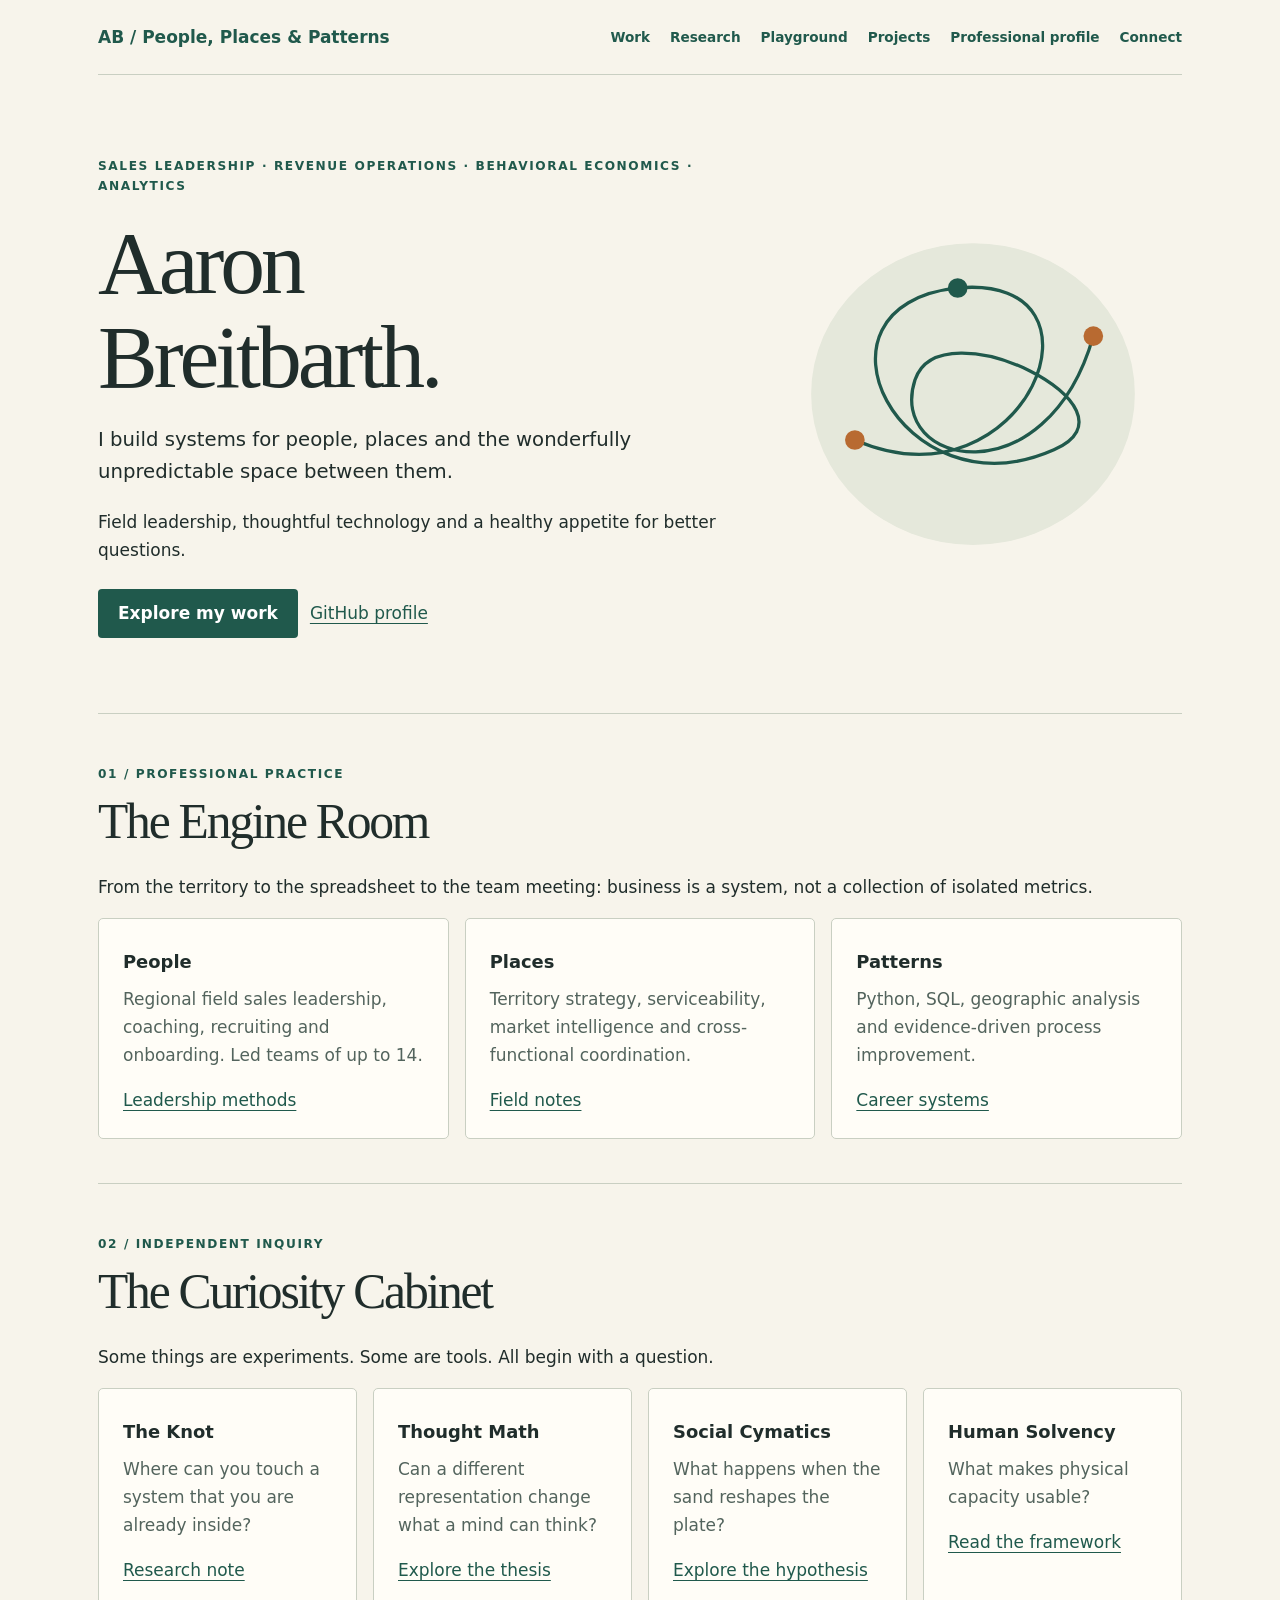
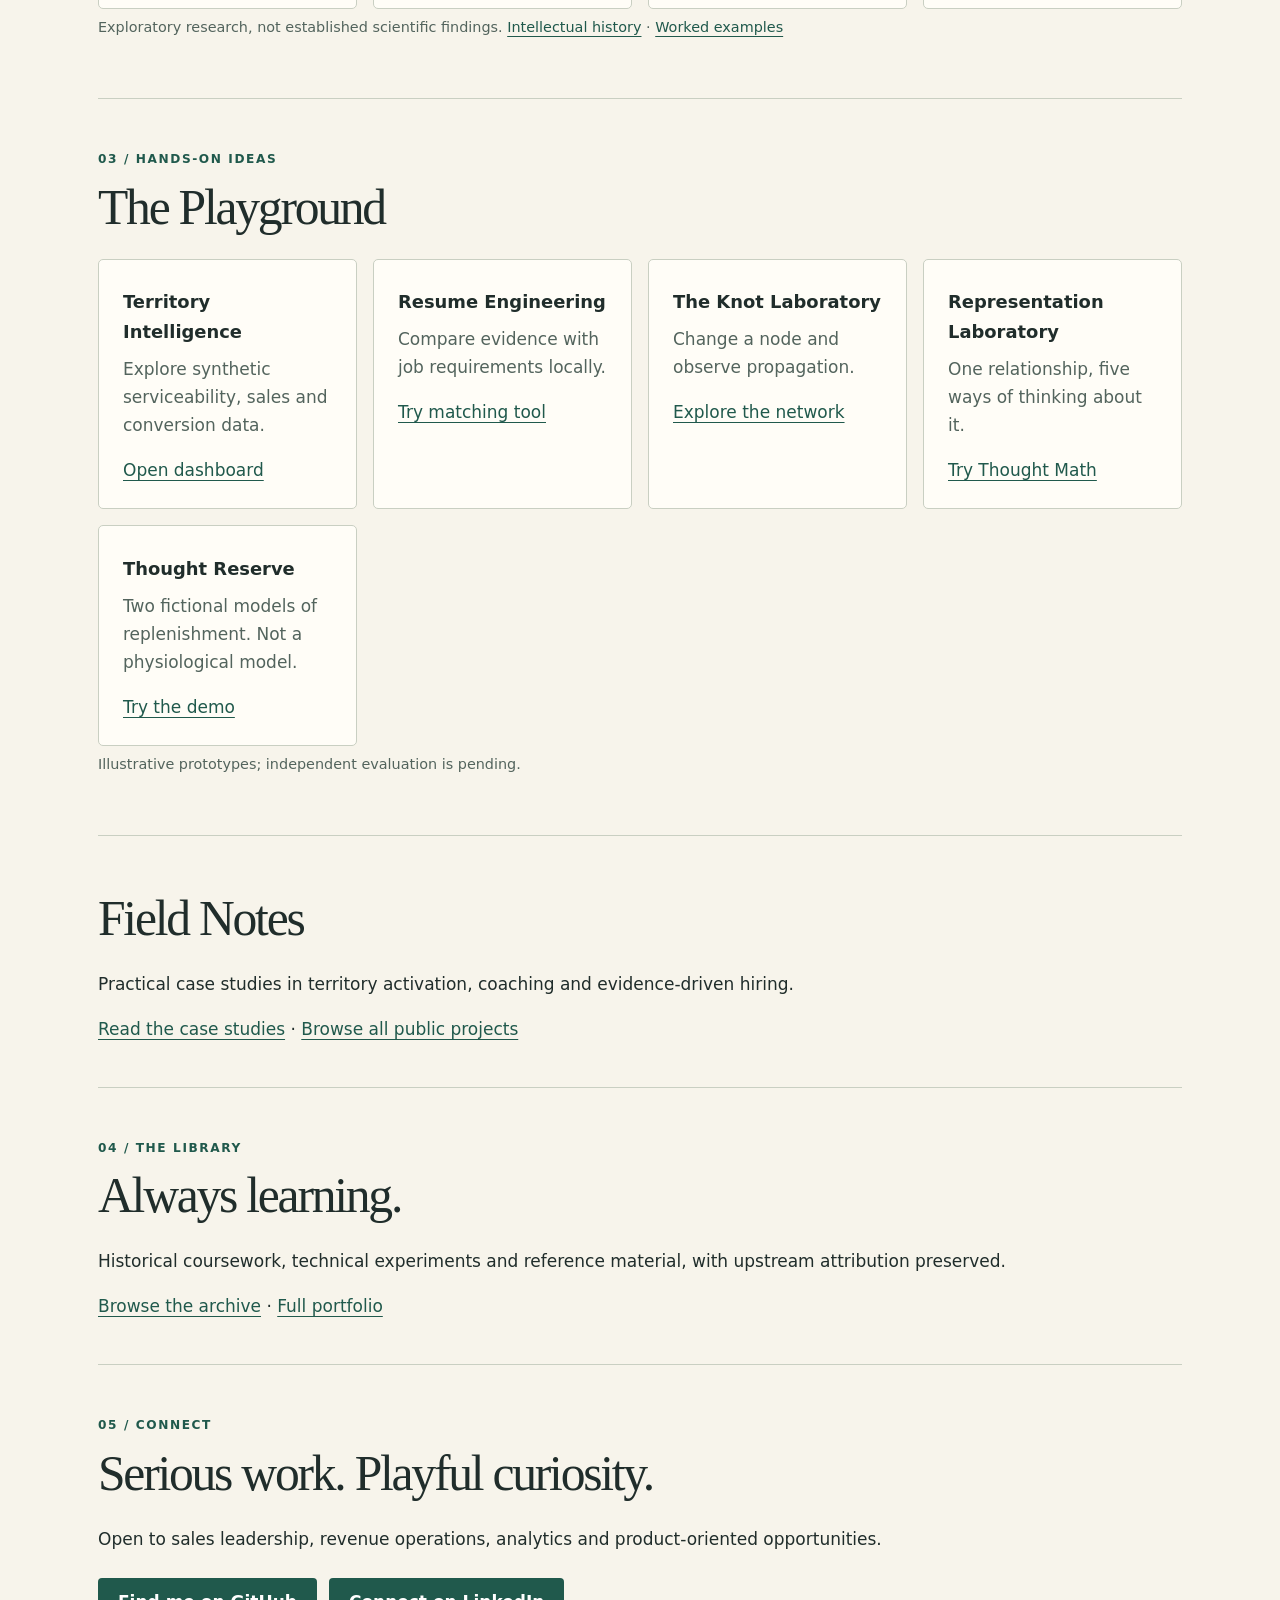
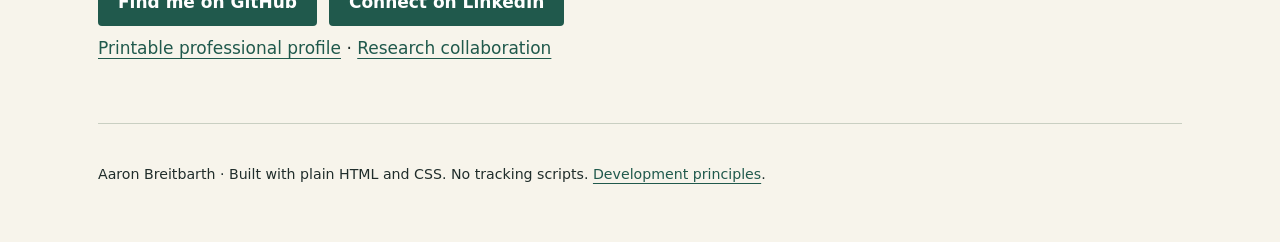
==== commit 43036166: "Connect new website labs, case studies, professional profile and contact routes" ====
--- a/docs/index.html
+++ b/docs/index.html
@@ -1,4 +1,4 @@
 <!doctype html>
 <html lang="en"><head><meta charset="utf-8"><meta name="viewport" content="width=device-width,initial-scale=1"><meta name="description" content="Aaron Breitbarth — sales leadership, revenue operations, data analytics and independent research."><meta name="theme-color" content="#f7f4eb"><title>Aaron Breitbarth — People, Places & Patterns</title><style>
 :root{color-scheme:light;--paper:#f7f4eb;--ink:#202d2b;--muted:#53645d;--green:#20594c;--line:#c9cfc2;--white:#fffdf7}*{box-sizing:border-box}html{scroll-behavior:smooth}body{margin:0;background:var(--paper);color:var(--ink);font:17px/1.65 system-ui,sans-serif}a{color:var(--green);text-underline-offset:4px}a:focus-visible{outline:3px solid #b86a31;outline-offset:4px}.wrap{max-width:1140px;margin:auto;padding:0 28px}nav{display:flex;justify-content:space-between;gap:16px;align-items:center;padding:23px 0;border-bottom:1px solid var(--line);flex-wrap:wrap}nav a{text-decoration:none;font-weight:650}nav div{display:flex;gap:20px;flex-wrap:wrap;font-size:.85rem}.hero{display:grid;grid-template-columns:1.5fr 1fr;gap:40px;align-items:center;padding:75px 0}.eyebrow{font-size:.76rem;letter-spacing:.13em;text-transform:uppercase;font-weight:750;color:var(--green)}h1,h2{font-family:Georgia,serif;letter-spacing:-.045em;line-height:1.05;font-weight:500}h1{font-size:clamp(3rem,7vw,6rem);margin:.22em 0}h2{font-size:clamp(2rem,4vw,3.1rem);margin:.25em 0 .5em}h3{font-size:1.12rem;margin:.2em 0}p{margin:.5em 0 1em}.lead{font-size:1.23rem;max-width:640px}.button{display:inline-block;background:var(--green);color:white;padding:10px 20px;border-radius:4px;text-decoration:none;font-weight:650;margin:8px 12px 0 0}.hero-art{max-width:350px;width:100%;justify-self:center}.grid{display:grid;grid-template-columns:repeat(auto-fit,minmax(225px,1fr));gap:16px}.tile{padding:24px;background:var(--white);border:1px solid var(--line);border-radius:5px}.tile p{color:var(--muted)}section{padding:44px 0;border-top:1px solid var(--line)}.number{font-size:.8rem;letter-spacing:.1em;color:var(--muted)}.note{color:var(--muted);font-size:.9rem}footer{border-top:1px solid var(--line);padding:35px 0 55px}@media(max-width:660px){.hero{grid-template-columns:1fr;padding:45px 0;gap:18px}.hero-art{max-width:200px;justify-self:start}.wrap{padding:0 20px}}@media(prefers-reduced-motion:reduce){html{scroll-behavior:auto}}
-</style></head><body><div class="wrap"><nav aria-label="Main"><a href="#">AB / People, Places &amp; Patterns</a><div><a href="#work">Work</a><a href="#research">Research</a><a href="#play">Playground</a><a href="#contact">Connect</a></div></nav><main><header class="hero"><div><p class="eyebrow">Sales leadership · Revenue operations · Behavioral economics · Analytics</p><h1>Aaron<br>Breitbarth.</h1><p class="lead">I build systems for people, places and the wonderfully unpredictable space between them.</p><p>Field leadership, thoughtful technology and a healthy appetite for better questions.</p><a class="button" href="#work">Explore my work</a><a href="https://github.com/breitbarth">GitHub profile</a></div><svg class="hero-art" viewBox="0 0 320 300" role="img" aria-label="Abstract looping green line connecting three points"><rect x="12" y="12" width="296" height="276" rx="148" fill="#e5e8db"/><path d="M52 192 C209 260 296 39 146 53 C-4 69 94 263 234 201 C322 163 130 68 107 137 C81 216 227 247 270 97" fill="none" stroke="#20594c" stroke-width="3"/><circle cx="52" cy="192" r="9" fill="#b86a31"/><circle cx="146" cy="53" r="9" fill="#20594c"/><circle cx="270" cy="97" r="9" fill="#b86a31"/></svg></header><section id="work"><p class="eyebrow">01 / Professional practice</p><h2>The Engine Room</h2><p>From the territory to the spreadsheet to the team meeting: business is a system, not a collection of isolated metrics.</p><div class="grid"><article class="tile"><h3>People</h3><p>Regional field sales leadership, coaching, recruiting and onboarding. Led teams of up to 14.</p><a href="https://github.com/breitbarth/breitbarth/tree/main/field-notes">Leadership methods</a></article><article class="tile"><h3>Places</h3><p>Territory strategy, serviceability, market intelligence and cross-functional coordination.</p><a href="https://github.com/breitbarth/breitbarth/tree/main/field-notes">Field notes</a></article><article class="tile"><h3>Patterns</h3><p>Python, SQL, geographic analysis and evidence-driven process improvement.</p><a href="https://github.com/breitbarth/breitbarth/tree/main/career">Career systems</a></article></div></section><section id="research"><p class="eyebrow">02 / Independent inquiry</p><h2>The Curiosity Cabinet</h2><p>Some things are experiments. Some are tools. All begin with a question.</p><div class="grid"><article class="tile"><h3>The Knot</h3><p>Where can you touch a system that you are already inside?</p><a href="https://github.com/breitbarth/breitbarth/blob/main/research/the-knot.md">Research note</a></article><article class="tile"><h3>Thought Math</h3><p>Can a different representation change what a mind can think?</p><a href="https://github.com/breitbarth/breitbarth/tree/main/thought-math">Explore the thesis</a></article><article class="tile"><h3>Social Cymatics</h3><p>What happens when the sand reshapes the plate?</p><a href="https://github.com/breitbarth/breitbarth/blob/main/research/social-cymatics.md">Explore the hypothesis</a></article><article class="tile"><h3>Human Solvency</h3><p>What makes physical capacity usable?</p><a href="https://github.com/breitbarth/breitbarth/blob/main/research/human-solvency.md">Read the framework</a></article></div><p class="note">Exploratory research, not established scientific findings. <a href="https://github.com/breitbarth/breitbarth/blob/main/research/INTELLECTUAL_HISTORY.md">Intellectual history</a> · <a href="https://github.com/breitbarth/breitbarth/blob/main/research/EXAMPLES.md">Worked examples</a></p></section><section id="play"><p class="eyebrow">03 / Hands-on ideas</p><h2>The Playground</h2><div class="grid"><article class="tile"><h3>Representation Laboratory</h3><p>One relationship, five ways of thinking about it.</p><a href="lab/representation.html">Try Thought Math</a></article><article class="tile"><h3>Thought Reserve</h3><p>Two fictional models of replenishment. Not a physiological model.</p><a href="lab/reserve.html">Try the demo</a></article></div><p class="note">Illustrative prototypes; independent evaluation is pending.</p></section><section><p class="eyebrow">04 / The Library</p><h2>Always learning.</h2><p>Historical coursework, technical experiments and reference material, with upstream attribution preserved.</p><a href="https://github.com/breitbarth/busywork">Browse the archive</a> · <a href="https://github.com/breitbarth/breitbarth/blob/main/PORTFOLIO.md">Full portfolio</a></section><section id="contact"><p class="eyebrow">05 / Connect</p><h2>Serious work. Playful curiosity.</h2><p>Open to sales leadership, revenue operations, analytics and product-oriented opportunities.</p><a class="button" href="https://github.com/breitbarth">Find me on GitHub</a><a href="https://github.com/breitbarth/breitbarth/blob/main/CONTRIBUTING.md">Research collaboration</a></section></main><footer><small>Aaron Breitbarth · Built with plain HTML and CSS. No tracking scripts. <a href="https://github.com/breitbarth/breitbarth/blob/main/AI_USAGE.md">Development principles</a>.</small></footer></div></body></html>+</style></head><body><div class="wrap"><nav aria-label="Main"><a href="#">AB / People, Places &amp; Patterns</a><div><a href="#work">Work</a><a href="#research">Research</a><a href="#play">Playground</a><a href="projects/">Projects</a><a href="resume/">Professional profile</a><a href="#contact">Connect</a></div></nav><main><header class="hero"><div><p class="eyebrow">Sales leadership · Revenue operations · Behavioral economics · Analytics</p><h1>Aaron<br>Breitbarth.</h1><p class="lead">I build systems for people, places and the wonderfully unpredictable space between them.</p><p>Field leadership, thoughtful technology and a healthy appetite for better questions.</p><a class="button" href="#work">Explore my work</a><a href="https://github.com/breitbarth">GitHub profile</a></div><svg class="hero-art" viewBox="0 0 320 300" role="img" aria-label="Abstract looping green line connecting three points"><rect x="12" y="12" width="296" height="276" rx="148" fill="#e5e8db"/><path d="M52 192 C209 260 296 39 146 53 C-4 69 94 263 234 201 C322 163 130 68 107 137 C81 216 227 247 270 97" fill="none" stroke="#20594c" stroke-width="3"/><circle cx="52" cy="192" r="9" fill="#b86a31"/><circle cx="146" cy="53" r="9" fill="#20594c"/><circle cx="270" cy="97" r="9" fill="#b86a31"/></svg></header><section id="work"><p class="eyebrow">01 / Professional practice</p><h2>The Engine Room</h2><p>From the territory to the spreadsheet to the team meeting: business is a system, not a collection of isolated metrics.</p><div class="grid"><article class="tile"><h3>People</h3><p>Regional field sales leadership, coaching, recruiting and onboarding. Led teams of up to 14.</p><a href="https://github.com/breitbarth/breitbarth/tree/main/field-notes">Leadership methods</a></article><article class="tile"><h3>Places</h3><p>Territory strategy, serviceability, market intelligence and cross-functional coordination.</p><a href="https://github.com/breitbarth/breitbarth/tree/main/field-notes">Field notes</a></article><article class="tile"><h3>Patterns</h3><p>Python, SQL, geographic analysis and evidence-driven process improvement.</p><a href="https://github.com/breitbarth/breitbarth/tree/main/career">Career systems</a></article></div></section><section id="research"><p class="eyebrow">02 / Independent inquiry</p><h2>The Curiosity Cabinet</h2><p>Some things are experiments. Some are tools. All begin with a question.</p><div class="grid"><article class="tile"><h3>The Knot</h3><p>Where can you touch a system that you are already inside?</p><a href="https://github.com/breitbarth/breitbarth/blob/main/research/the-knot.md">Research note</a></article><article class="tile"><h3>Thought Math</h3><p>Can a different representation change what a mind can think?</p><a href="https://github.com/breitbarth/breitbarth/tree/main/thought-math">Explore the thesis</a></article><article class="tile"><h3>Social Cymatics</h3><p>What happens when the sand reshapes the plate?</p><a href="https://github.com/breitbarth/breitbarth/blob/main/research/social-cymatics.md">Explore the hypothesis</a></article><article class="tile"><h3>Human Solvency</h3><p>What makes physical capacity usable?</p><a href="https://github.com/breitbarth/breitbarth/blob/main/research/human-solvency.md">Read the framework</a></article></div><p class="note">Exploratory research, not established scientific findings. <a href="https://github.com/breitbarth/breitbarth/blob/main/research/INTELLECTUAL_HISTORY.md">Intellectual history</a> · <a href="https://github.com/breitbarth/breitbarth/blob/main/research/EXAMPLES.md">Worked examples</a></p></section><section id="play"><p class="eyebrow">03 / Hands-on ideas</p><h2>The Playground</h2><div class="grid"><article class="tile"><h3>Territory Intelligence</h3><p>Explore synthetic serviceability, sales and conversion data.</p><a href="lab/territory.html">Open dashboard</a></article><article class="tile"><h3>Resume Engineering</h3><p>Compare evidence with job requirements locally.</p><a href="lab/resume.html">Try matching tool</a></article><article class="tile"><h3>The Knot Laboratory</h3><p>Change a node and observe propagation.</p><a href="lab/knot.html">Explore the network</a></article><article class="tile"><h3>Representation Laboratory</h3><p>One relationship, five ways of thinking about it.</p><a href="lab/representation.html">Try Thought Math</a></article><article class="tile"><h3>Thought Reserve</h3><p>Two fictional models of replenishment. Not a physiological model.</p><a href="lab/reserve.html">Try the demo</a></article></div><p class="note">Illustrative prototypes; independent evaluation is pending.</p></section><section><h2>Field Notes</h2><p>Practical case studies in territory activation, coaching and evidence-driven hiring.</p><a href="field-notes/">Read the case studies</a> · <a href="projects/">Browse all public projects</a></section><section><p class="eyebrow">04 / The Library</p><h2>Always learning.</h2><p>Historical coursework, technical experiments and reference material, with upstream attribution preserved.</p><a href="https://github.com/breitbarth/busywork">Browse the archive</a> · <a href="https://github.com/breitbarth/breitbarth/blob/main/PORTFOLIO.md">Full portfolio</a></section><section id="contact"><p class="eyebrow">05 / Connect</p><h2>Serious work. Playful curiosity.</h2><p>Open to sales leadership, revenue operations, analytics and product-oriented opportunities.</p><a class="button" href="https://github.com/breitbarth">Find me on GitHub</a><a class="button" href="https://www.linkedin.com/in/abreitbarth/">Connect on LinkedIn</a><p><a href="resume/">Printable professional profile</a> · <a href="https://github.com/breitbarth/breitbarth/blob/main/CONTRIBUTING.md">Research collaboration</a></p></section></main><footer><small>Aaron Breitbarth · Built with plain HTML and CSS. No tracking scripts. <a href="https://github.com/breitbarth/breitbarth/blob/main/AI_USAGE.md">Development principles</a>.</small></footer></div></body></html>
